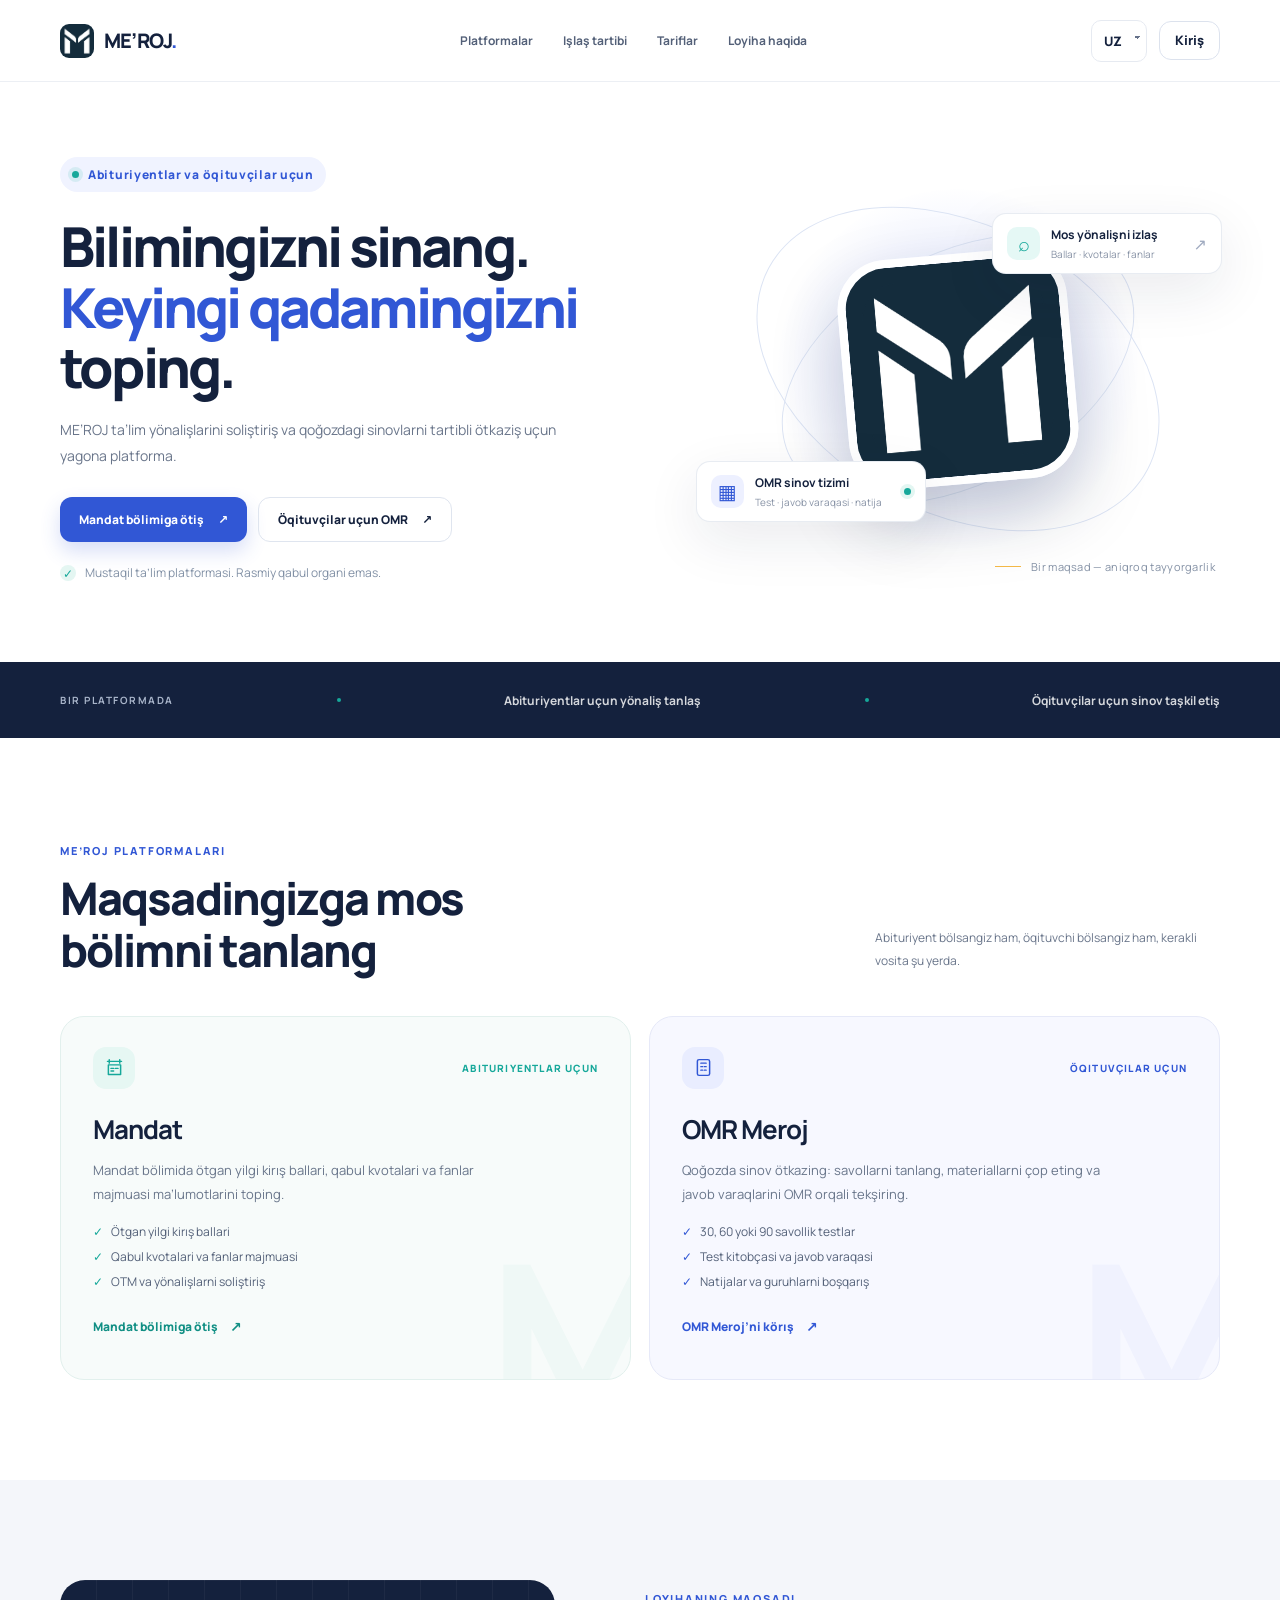
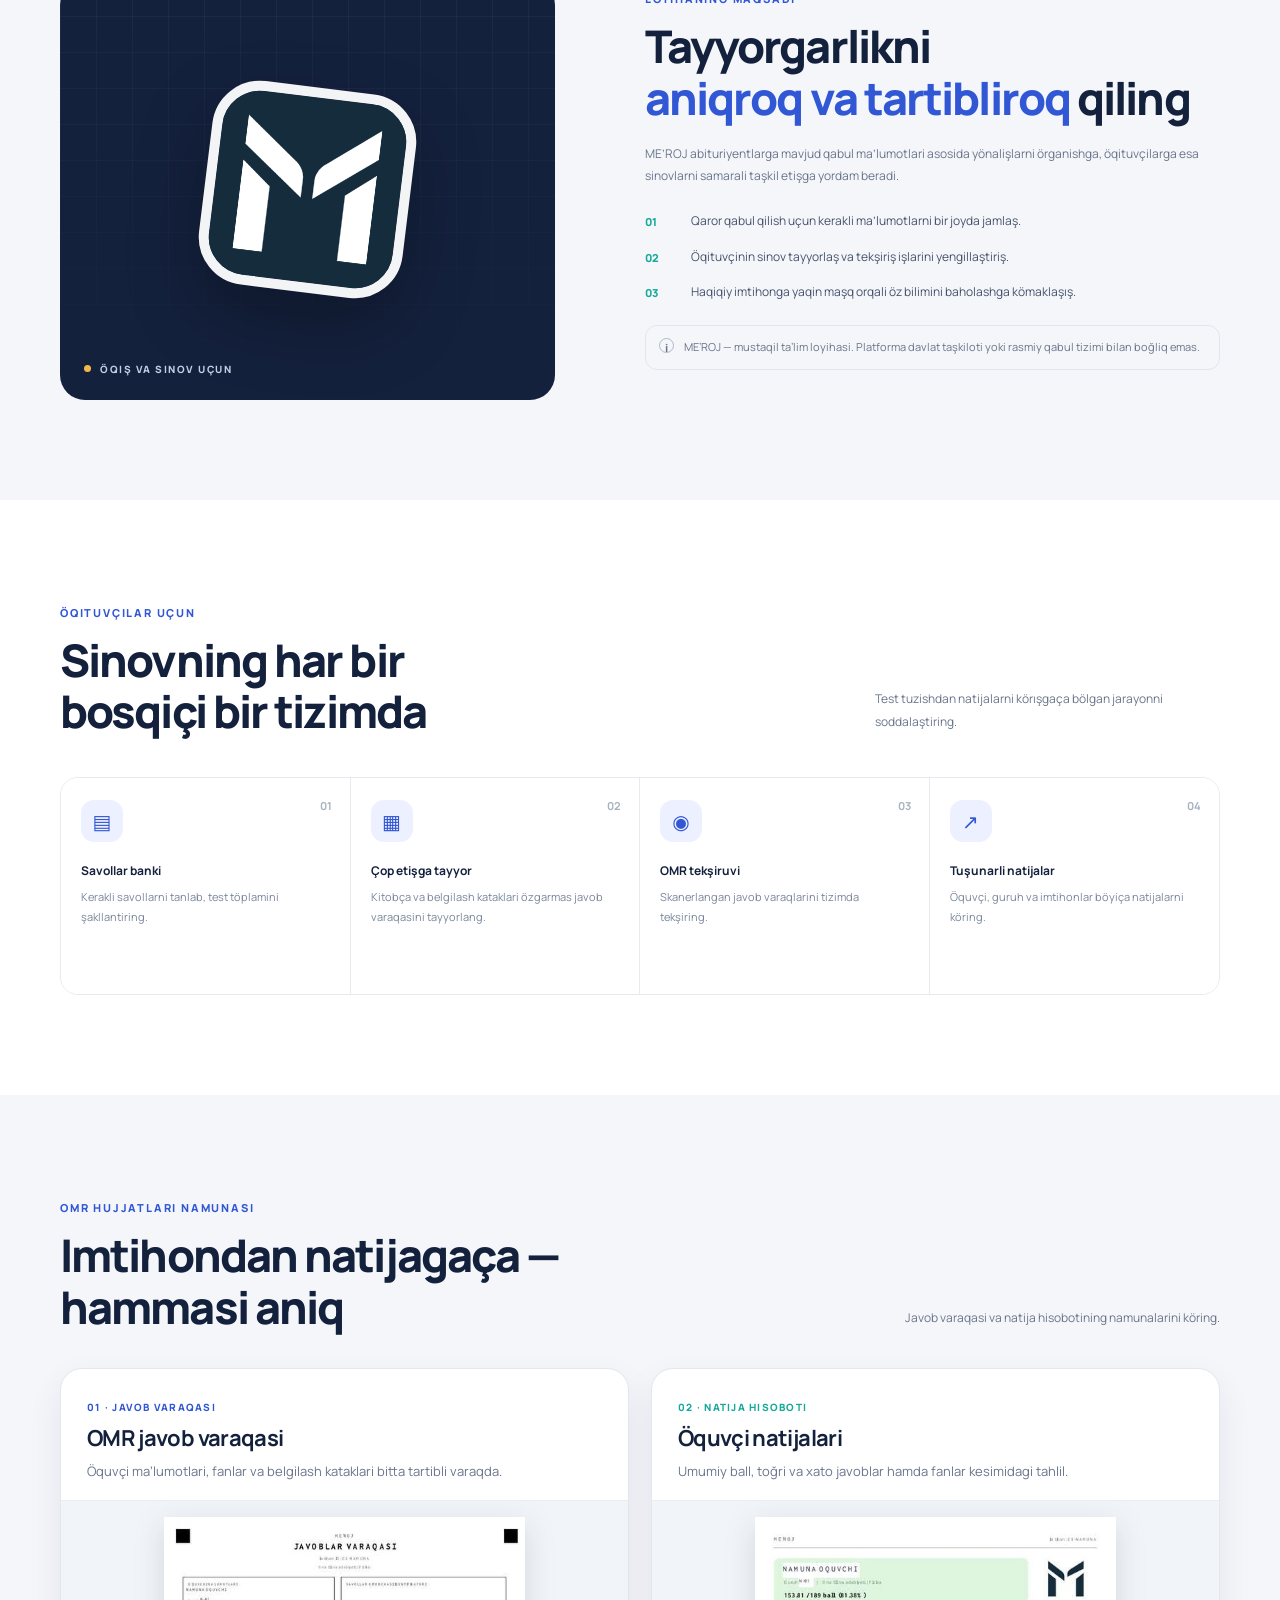
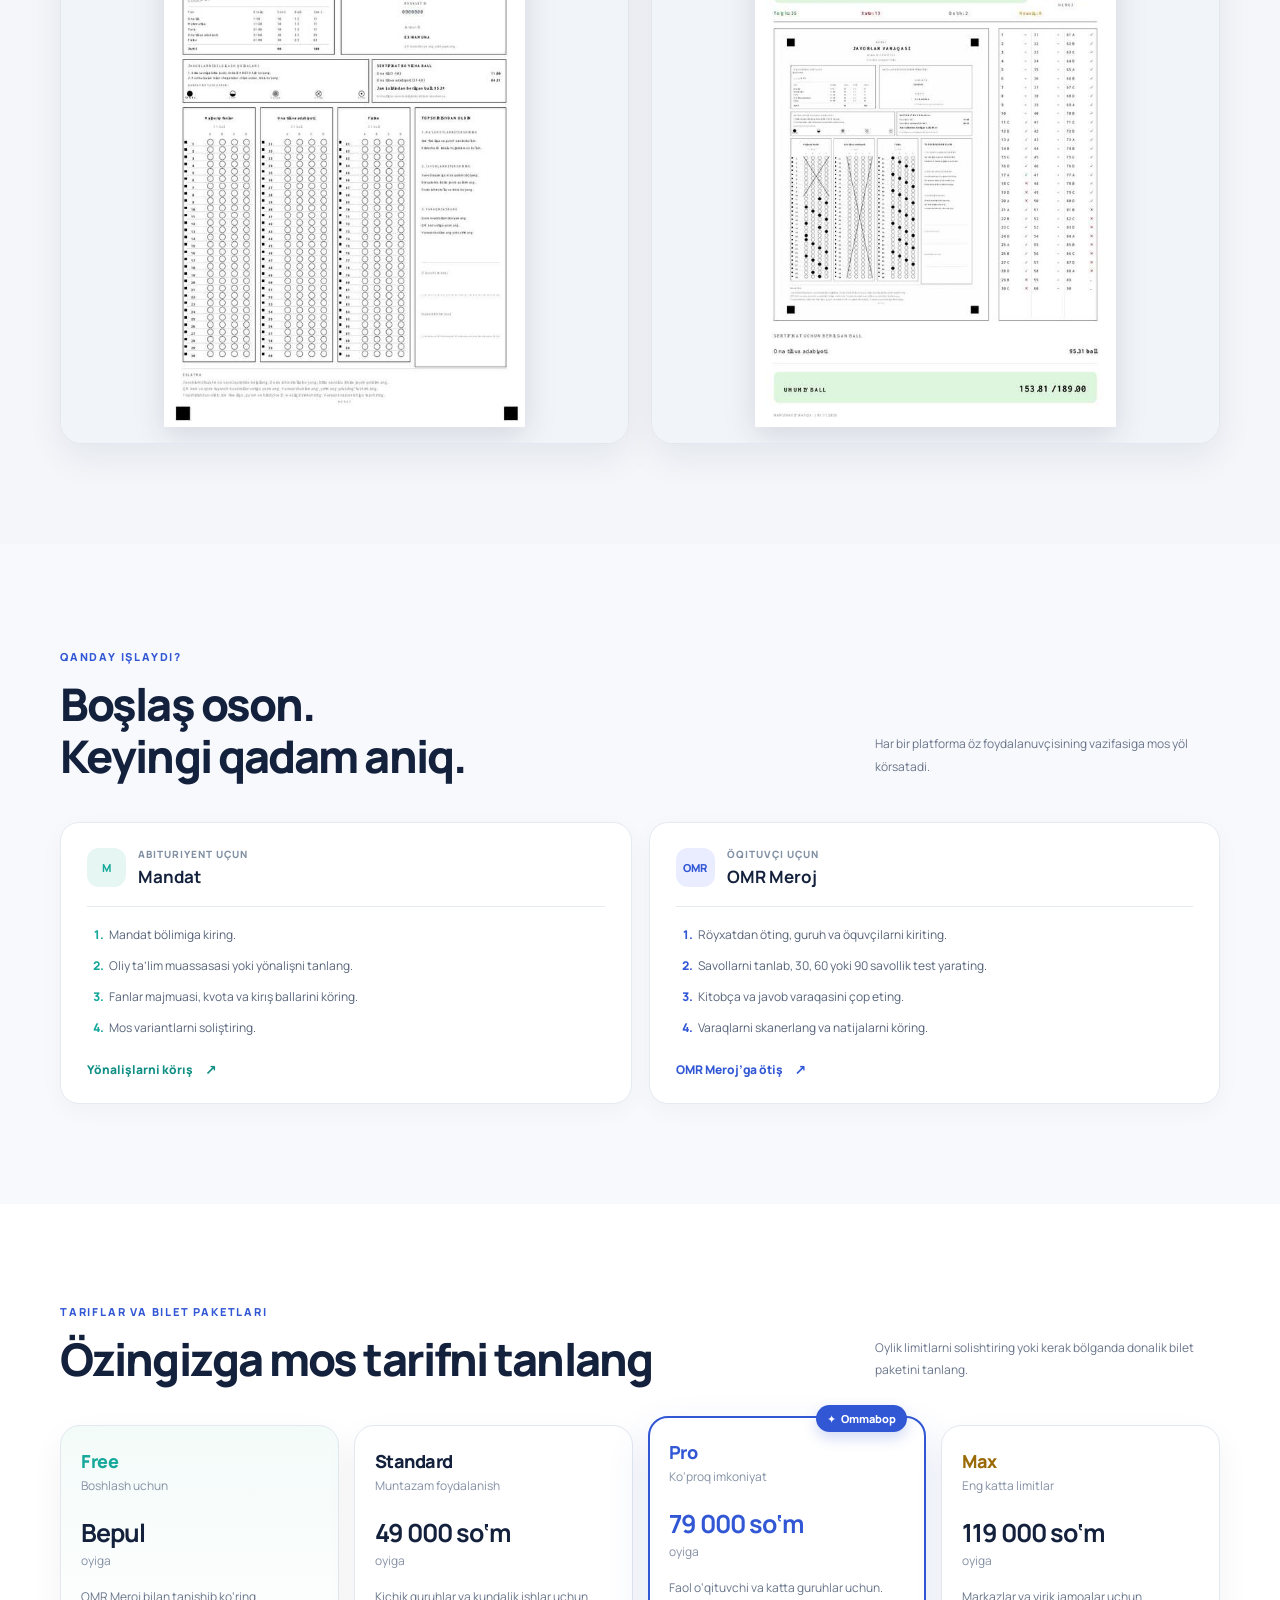
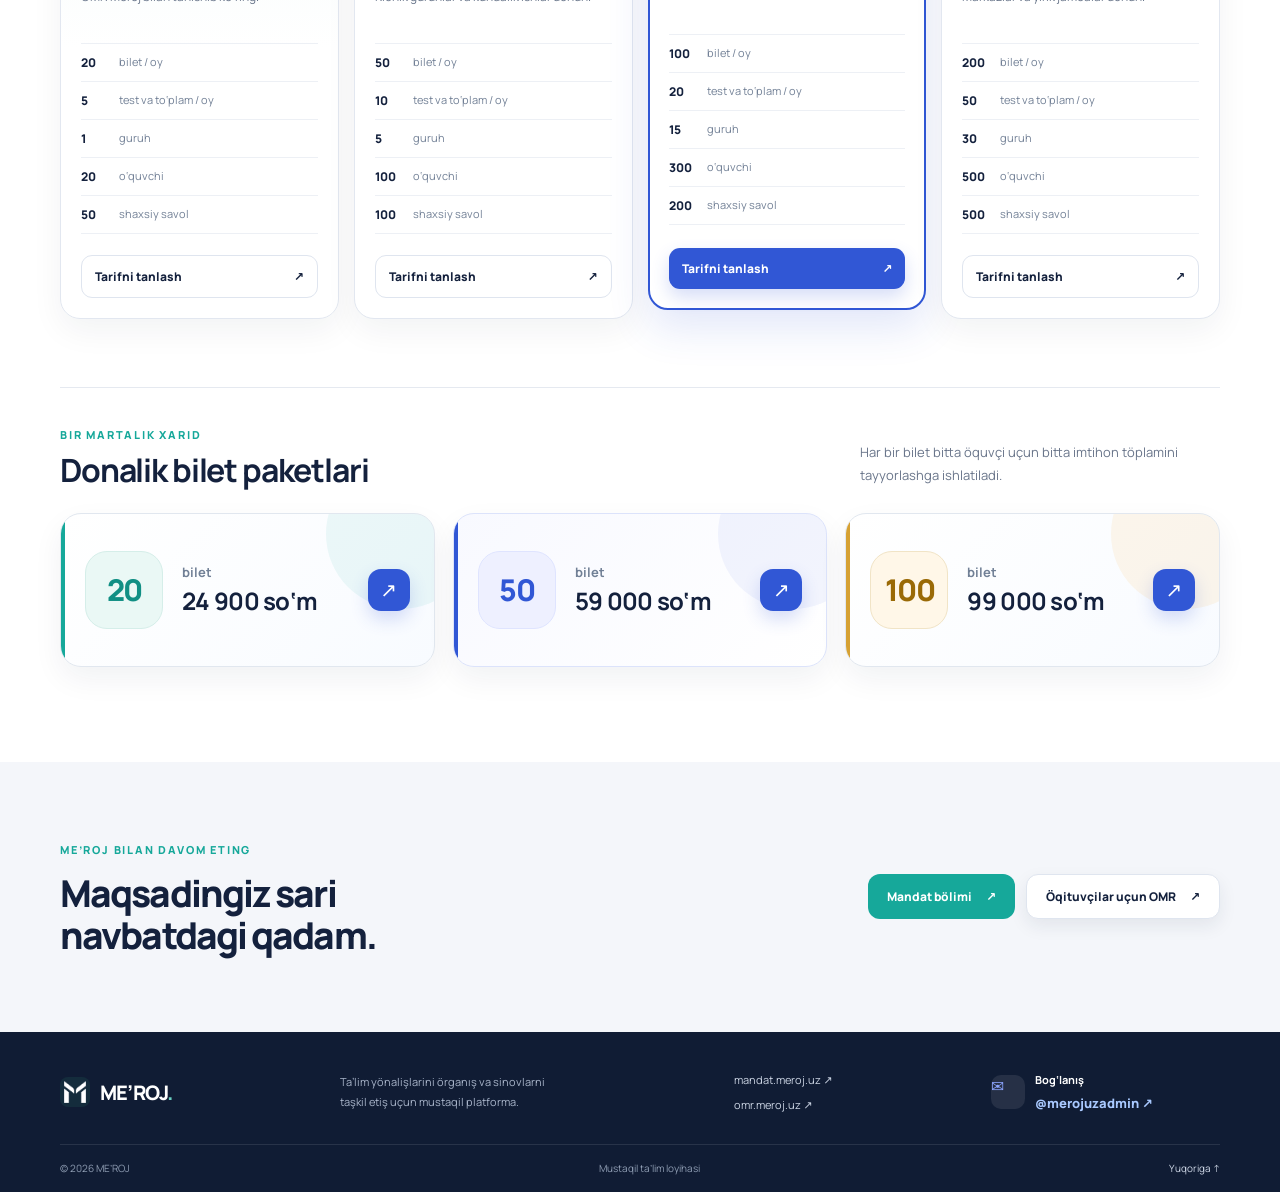
==== index.html @ d54ec749 "Improve founder structured data and refresh favicon reference" ====
<!doctype html>
<html lang="uz-Latn">
<head>
  <meta charset="utf-8" />
  <meta name="viewport" content="width=device-width, initial-scale=1" />
  <meta name="theme-color" content="#14213d" />
  <meta name="author" content="Rakhmatullo Shermatov" />
  <meta name="creator" content="Rakhmatullo Shermatov" />
  <meta name="robots" content="index,follow,max-image-preview:large" />
  <meta name="description" content="ME’ROJ — o‘tgan yilgi kirish ballari va qabul kvotalarini ko‘rish, ta’lim yo‘nalishlarini solishtirish hamda OMR testlarini yaratish va natijalarini tekshirish platformasi." />
  <link rel="canonical" href="https://meroj.uz/" />
  <link rel="icon" type="image/svg+xml" href="/favicon.svg?v=2" sizes="any" />
  <link rel="alternate icon" type="image/svg+xml" href="/favicon.svg?v=2" />
  <link rel="manifest" href="/site.webmanifest" />
  <meta property="og:type" content="website" />
  <meta property="og:site_name" content="ME’ROJ" />
  <meta property="og:locale" content="uz_UZ" />
  <meta property="og:url" content="https://meroj.uz/" />
  <meta property="og:title" content="ME’ROJ — kirish ballari, kvotalar va OMR testlari" />
  <meta property="og:description" content="ME’ROJ — o‘tgan yilgi kirish ballari va qabul kvotalarini ko‘rish, ta’lim yo‘nalishlarini solishtirish hamda OMR testlarini yaratish va natijalarini tekshirish platformasi." />
  <meta property="og:image" content="https://meroj.uz/assets/showcase/result-sheet.jpg" />
  <meta property="og:image:alt" content="ME’ROJ OMR imtihon natijasi namunasi" />
  <meta name="twitter:card" content="summary_large_image" />
  <meta name="twitter:title" content="ME’ROJ — ta’lim va OMR sinov platformasi" />
  <meta name="twitter:description" content="ME’ROJ — o‘tgan yilgi kirish ballari va qabul kvotalarini ko‘rish, ta’lim yo‘nalishlarini solishtirish hamda OMR testlarini yaratish va natijalarini tekshirish platformasi." />
  <meta name="twitter:image" content="https://meroj.uz/assets/showcase/result-sheet.jpg" />
  
  <title>ME’ROJ — kirish ballari, kvotalar va OMR test platformasi</title>
  <link rel="preconnect" href="https://fonts.googleapis.com" />
  <link rel="preconnect" href="https://fonts.gstatic.com" crossorigin />
  <link href="https://fonts.googleapis.com/css2?family=Manrope:wght@400;500;600;700;800&display=swap" rel="stylesheet" />
  <link rel="stylesheet" href="./assets/app.css" />
  <script defer src="./assets/app.js"></script>

  <script type="application/ld+json">
  {
    "@context": "https://schema.org",
    "@graph": [
      {
        "@type": "WebSite",
        "@id": "https://meroj.uz/#website",
        "url": "https://meroj.uz/",
        "name": "ME’ROJ",
        "description": "ME’ROJ — o‘tgan yilgi kirish ballari va qabul kvotalarini ko‘rish, ta’lim yo‘nalishlarini solishtirish hamda OMR testlarini yaratish va natijalarini tekshirish platformasi.",
        "inLanguage": "uz-Latn",
        "author": { "@id": "https://meroj.uz/#author" },
        "publisher": { "@id": "https://meroj.uz/#organization" }
      },
      {
        "@type": "Organization",
        "@id": "https://meroj.uz/#organization",
        "name": "ME’ROJ",
        "url": "https://meroj.uz/",
        "logo": {
          "@type": "ImageObject",
          "url": "https://meroj.uz/favicon.svg"
        },
        "founder": { "@id": "https://meroj.uz/#author" }
      },
      {
        "@type": "Person",
        "@id": "https://meroj.uz/#author",
        "name": "Rakhmatullo Shermatov"
      }
    ]
  }
  </script>
</head>
<body>
  <header class="site-header">
    <a class="brand" href="#top" aria-label="ME’ROJ bosh sahifa">
      <img src="./assets/meroj-logo.svg" alt="ME’ROJ logotipi" />
      <span>ME’ROJ<span class="brand-dot">.</span></span>
    </a>
    <button class="menu-toggle" aria-label="Menyuni ochish" aria-expanded="false"><span></span><span></span></button>
    <nav class="main-nav" aria-label="Asosiy menyu">
      <a href="#platforms" data-i18n="nav_platforms">Platformalar</a>
      <a href="#how" data-i18n="nav_how">Ishlash tartibi</a>
      <a href="#pricing" data-i18n="nav_pricing">Tariflar</a>
      <a href="#about" data-i18n="nav_about">Loyiha haqida</a>
    </nav>
    <div class="header-actions">
      <label class="language-wrap"><span class="sr-only">Language</span><select id="language" aria-label="Tilni tanlang"><option value="uz">UZ</option><option value="ru">RU</option><option value="en">EN</option></select></label>
      <a class="button button-small button-outline" href="https://omr.meroj.uz" data-i18n="nav_login">Kirish</a>
    </div>
  </header>

  <main id="top">
    <section class="hero section-shell">
      <div class="hero-copy">
        <div class="eyebrow"><span class="eyebrow-mark"></span><span data-i18n="hero_eyebrow">Abituriyentlar va o‘qituvchilar uchun</span></div>
        <h1 data-i18n="hero_title">Bilimingizni sinang.<br /><em>Keyingi qadamingizni</em> toping.</h1>
        <p class="hero-lead" data-i18n="hero_text">ME’ROJ ta’lim yo‘nalishlarini solishtirish va qog‘ozdagi sinovlarni tartibli o‘tkazish uchun yagona platforma.</p>
        <div class="hero-actions">
          <a class="button button-primary" href="https://mandat.meroj.uz"><span data-i18n="hero_mandat">Mandat bo‘limiga o‘tish</span><span aria-hidden="true">↗</span></a>
          <a class="button button-secondary" href="https://omr.meroj.uz"><span data-i18n="hero_omr">O‘qituvchilar uchun OMR</span><span aria-hidden="true">↗</span></a>
        </div>
        <div class="hero-note"><span class="note-icon">✓</span><span data-i18n="hero_note">Mustaqil ta’lim platformasi. Rasmiy qabul organi emas.</span></div>
      </div>
      <div class="hero-visual" aria-label="ME’ROJ platformasi tasviri">
        <div class="visual-glow"></div>
        <div class="orbit orbit-one"></div><div class="orbit orbit-two"></div>
        <div class="visual-logo"><img src="./assets/meroj-logo.svg" alt="" /></div>
        <div class="mini-card mini-card-top"><span class="mini-icon teal">⌕</span><div><strong data-i18n="visual_path">Mos yo‘nalishni izlash</strong><small data-i18n="visual_path_sub">Ballar · kvotalar · fanlar</small></div><span class="mini-arrow">↗</span></div>
        <div class="mini-card mini-card-bottom"><span class="mini-icon blue">▦</span><div><strong data-i18n="visual_omr">OMR sinov tizimi</strong><small data-i18n="visual_omr_sub">Test · javob varaqasi · natija</small></div><span class="status-dot"></span></div>
        <div class="hero-caption"><span class="caption-line"></span><span data-i18n="visual_caption">Bir maqsad — aniqroq tayyorgarlik</span></div>
      </div>
    </section>

    <section class="trust-strip" aria-label="ME’ROJ yo‘nalishlari">
      <div class="trust-inner"><span data-i18n="strip_label">BIR PLATFORMADA</span><span class="strip-divider"></span><span data-i18n="strip_one">Abituriyentlar uchun yo‘nalish tanlash</span><span class="strip-divider"></span><span data-i18n="strip_two">O‘qituvchilar uchun sinov tashkil etish</span></div>
    </section>

    <section id="platforms" class="section-shell section-pad">
      <div class="section-heading">
        <div><span class="section-kicker" data-i18n="platform_kicker">ME’ROJ PLATFORMALARI</span><h2 data-i18n="platform_title">Maqsadingizga mos<br />bo‘limni tanlang</h2></div>
        <p data-i18n="platform_intro">Abituriyent bo‘lsangiz ham, o‘qituvchi bo‘lsangiz ham, kerakli vosita shu yerda.</p>
      </div>
      <div class="platform-grid">
        <article class="platform-card mandate-card">
          <div class="card-top"><span class="icon-box teal-box"><svg viewBox="0 0 24 24" aria-hidden="true"><path d="M4 5h16M6 3v4m12-4v4M5 9h14v11H5zM8 13h3m2 0h3m-8 3h3"/></svg></span><span class="card-tag tag-teal" data-i18n="mandat_tag">ABITURIYENTLAR UCHUN</span></div>
          <h3>Mandat</h3>
          <p data-i18n="mandat_desc">Mandat bo‘limida o‘tgan yilgi kirish ballari, qabul kvotalari va fanlar majmuasi haqida ma’lumot toping.</p>
          <ul class="feature-list"><li data-i18n="mandat_feat1">O‘tgan yilgi kirish ballari</li><li data-i18n="mandat_feat2">Qabul kvotalari va fanlar majmuasi</li><li data-i18n="mandat_feat3">OTM va yo‘nalishlarni solishtirish</li></ul>
          <a class="text-link teal-link" href="https://mandat.meroj.uz"><span data-i18n="mandat_cta">Mandat bo‘limiga o‘tish</span><span aria-hidden="true">↗</span></a>
          <div class="card-watermark">M</div>
        </article>
        <article class="platform-card omr-card">
          <div class="card-top"><span class="icon-box blue-box"><svg viewBox="0 0 24 24" aria-hidden="true"><rect x="5" y="3" width="14" height="18" rx="2"/><path d="M9 7h6m-6 4h2m2 0h2m-6 4h2m2 0h2"/></svg></span><span class="card-tag tag-blue" data-i18n="omr_tag">O‘QITUVCHILAR UCHUN</span></div>
          <h3>OMR Meroj</h3>
          <p data-i18n="omr_desc">Qog‘ozda sinov o‘tkazing: savollarni tanlang, materiallarni chop eting va javob varaqalarini OMR orqali tekshiring.</p>
          <ul class="feature-list"><li data-i18n="omr_feat1">30, 60 yoki 90 savollik testlar</li><li data-i18n="omr_feat2">Test kitobchasi va javob varaqasi</li><li data-i18n="omr_feat3">Natijalar va guruhlarni boshqarish</li></ul>
          <a class="text-link blue-link" href="https://omr.meroj.uz"><span data-i18n="omr_cta">OMR Meroj’ni ko‘rish</span><span aria-hidden="true">↗</span></a>
          <div class="card-watermark">M</div>
        </article>
      </div>
    </section>

    <section id="about" class="about-section">
      <div class="section-shell section-pad about-layout">
        <div class="about-art"><div class="art-grid"></div><div class="art-monogram"><img src="./assets/meroj-logo.svg" alt="ME’ROJ belgisi" /></div><div class="art-label"><span class="art-label-dot"></span><span data-i18n="about_art_label">O‘QISH VA SINOV UCHUN</span></div></div>
        <div class="about-copy"><span class="section-kicker" data-i18n="about_kicker">LOYIHANING MAQSADI</span><h2 data-i18n="about_title">Tayyorgarlikni<br /><em>aniqroq va tartibliroq</em> qiling</h2><p data-i18n="about_text">ME’ROJ abituriyentlarga mavjud qabul ma’lumotlari asosida yo‘nalishlarni o‘rganishga, o‘qituvchilarga esa sinovlarni samarali tashkil etishga yordam beradi.</p>
          <div class="about-points"><div><span class="point-number">01</span><p data-i18n="about_point1">Qaror qabul qilish uchun kerakli ma’lumotlarni bir joyda jamlash.</p></div><div><span class="point-number">02</span><p data-i18n="about_point2">O‘qituvchining sinov tayyorlash va tekshirish ishlarini yengillashtirish.</p></div><div><span class="point-number">03</span><p data-i18n="about_point3">Haqiqiy imtihonga yaqin mashq orqali o‘z bilimini baholashga ko‘maklashish.</p></div></div>
          <p class="independent-note"><span>i</span><span data-i18n="independent_note">ME’ROJ — mustaqil ta’lim loyihasi. Platforma davlat tashkiloti yoki rasmiy qabul tizimi bilan bog‘liq emas.</span></p>
        </div>
      </div>
    </section>

    <section class="section-shell section-pad omr-details">
      <div class="section-heading">
        <div><span class="section-kicker blue-kicker" data-i18n="tools_kicker">O‘QITUVCHILAR UCHUN</span><h2 data-i18n="tools_title">Sinovning har bir<br />bosqichi bir tizimda</h2></div>
        <p data-i18n="tools_intro">Test tuzishdan natijalarni ko‘rishgacha bo‘lgan jarayonni soddalashtiring.</p>
      </div>
      <div class="tools-grid">
        <article class="tool-item"><span class="tool-index">01</span><span class="tool-symbol">▤</span><h3 data-i18n="tool1_title">Savollar banki</h3><p data-i18n="tool1_text">Kerakli savollarni tanlab, test to‘plamini shakllantiring.</p></article>
        <article class="tool-item"><span class="tool-index">02</span><span class="tool-symbol">▦</span><h3 data-i18n="tool2_title">Chop etishga tayyor</h3><p data-i18n="tool2_text">Kitobcha va belgilash kataklari o‘zgarmas javob varaqasini tayyorlang.</p></article>
        <article class="tool-item"><span class="tool-index">03</span><span class="tool-symbol">◉</span><h3 data-i18n="tool3_title">OMR tekshiruvi</h3><p data-i18n="tool3_text">Skanerlangan javob varaqalarini tizimda tekshiring.</p></article>
        <article class="tool-item"><span class="tool-index">04</span><span class="tool-symbol">↗</span><h3 data-i18n="tool4_title">Tushunarli natijalar</h3><p data-i18n="tool4_text">O‘quvchi, guruh va imtihonlar bo‘yicha natijalarni ko‘ring.</p></article>
      </div>
    </section>

    <section id="samples" class="samples-section">
      <div class="section-shell section-pad">
        <div class="section-heading samples-heading">
          <div><span class="section-kicker blue-kicker" data-i18n="samples_kicker">OMR HUJJATLARI NAMUNASI</span><h2 data-i18n="samples_title">Imtihondan natijagacha —<br />hammasi aniq</h2></div>
          <p data-i18n="samples_intro">Javob varaqasi va natija hisobotining namunalarini ko‘ring.</p>
        </div>
        <div class="sample-grid">
          <article class="sample-card">
            <div class="sample-card-copy"><span class="sample-type" data-i18n="sample_answer_tag">01 · JAVOB VARAQASI</span><h3 data-i18n="sample_answer_title">OMR javob varaqasi</h3><p data-i18n="sample_answer_text">O‘quvchi ma’lumotlari, fanlar va belgilash kataklari bitta tartibli varaqda.</p></div>
            <a class="sample-image-link" href="/assets/showcase/answer-sheet.jpg" target="_blank" rel="noopener noreferrer"><img src="/assets/showcase/answer-sheet.jpg" alt="ME’ROJ OMR javob varaqasi namunasi" loading="lazy" /></a>
          </article>
          <article class="sample-card sample-result">
            <div class="sample-card-copy"><span class="sample-type" data-i18n="sample_result_tag">02 · NATIJA HISOBOTI</span><h3 data-i18n="sample_result_title">O‘quvchi natijalari</h3><p data-i18n="sample_result_text">Umumiy ball, to‘g‘ri va xato javoblar hamda fanlar kesimidagi tahlil.</p></div>
            <a class="sample-image-link" href="/assets/showcase/result-sheet.jpg" target="_blank" rel="noopener noreferrer"><img src="/assets/showcase/result-sheet.jpg" alt="ME’ROJ imtihon natijasi namunasi" loading="lazy" /></a>
          </article>
        </div>
      </div>
    </section>

    <section id="how" class="process-section">
      <div class="section-shell section-pad">
        <div class="section-heading process-heading"><div><span class="section-kicker" data-i18n="process_kicker">QANDAY ISHLAYDI?</span><h2 data-i18n="process_title">Boshlash oson.<br />Keyingi qadam aniq.</h2></div><p data-i18n="process_intro">Har bir platforma o‘z foydalanuvchisining vazifasiga mos yo‘l ko‘rsatadi.</p></div>
        <div class="process-grid">
          <article class="process-card process-mandat"><div class="process-head"><span class="process-badge teal-box">M</span><div><small data-i18n="process_for_applicant">ABITURIYENT UCHUN</small><h3>Mandat</h3></div></div><ol><li data-i18n="app_step1">Mandat bo‘limiga kiring.</li><li data-i18n="app_step2">Oliy ta’lim muassasasi yoki yo‘nalishni tanlang.</li><li data-i18n="app_step3">Fanlar majmuasi, kvota va kirish ballarini ko‘ring.</li><li data-i18n="app_step4">Mos variantlarni solishtiring.</li></ol><a class="text-link teal-link" href="https://mandat.meroj.uz"><span data-i18n="process_app_cta">Yo‘nalishlarni ko‘rish</span><span>↗</span></a></article>
          <article class="process-card process-omr"><div class="process-head"><span class="process-badge blue-box">OMR</span><div><small data-i18n="process_for_teacher">O‘QITUVCHI UCHUN</small><h3>OMR Meroj</h3></div></div><ol><li data-i18n="teacher_step1">Ro‘yxatdan o‘ting, guruh va o‘quvchilarni kiriting.</li><li data-i18n="teacher_step2">Savollarni tanlab, 30, 60 yoki 90 savollik test yarating.</li><li data-i18n="teacher_step3">Kitobcha va javob varaqasini chop eting.</li><li data-i18n="teacher_step4">Varaqlarni skanerlang va natijalarni ko‘ring.</li></ol><a class="text-link blue-link" href="https://omr.meroj.uz"><span data-i18n="process_teacher_cta">OMR Meroj’ga o‘tish</span><span>↗</span></a></article>
        </div>
      </div>
    </section>

    <section id="pricing" class="section-shell section-pad pricing-section">
      <div class="section-heading pricing-heading">
        <div><span class="section-kicker" data-i18n="pricing_kicker">TARIFLAR VA PAKETLAR</span><h2 data-i18n="pricing_title">Sizga mos tarifni tanlang</h2></div>
        <p data-i18n="pricing_text">Oylik obuna tariflarini solishtiring yoki kerak bo‘lganda donalik bilet paketini tanlang.</p>
      </div>
      <div class="plans-grid">
        <article class="plan-card plan-free">
          <div class="plan-card-head"><span class="plan-label">Free</span><span class="plan-note" data-i18n="plan_free_note">Boshlash uchun</span></div>
          <div class="plan-price"><strong data-i18n="price_free">Bepul</strong><span data-i18n="plan_month">oyiga</span></div>
          <p class="plan-description" data-i18n="plan_free_desc">OMR Meroj bilan tanishib ko‘ring.</p>
          <ul class="plan-features">
            <li><strong>20</strong><span data-i18n="limit_tickets">bilet / oy</span></li><li><strong>5</strong><span data-i18n="limit_tests">test va to‘plam / oy</span></li>
            <li><strong>1</strong><span data-i18n="limit_groups">guruh</span></li><li><strong>20</strong><span data-i18n="limit_students">o‘quvchi</span></li><li><strong>50</strong><span data-i18n="limit_questions">shaxsiy savol</span></li>
          </ul>
          <a class="plan-button plan-button-light" href="https://omr.meroj.uz"><span data-i18n="plan_cta">Tarifni tanlash</span><span aria-hidden="true">↗</span></a>
        </article>
        <article class="plan-card">
          <div class="plan-card-head"><span class="plan-label">Standard</span><span class="plan-note" data-i18n="plan_standard_note">Muntazam foydalanish</span></div>
          <div class="plan-price"><strong data-i18n="price_standard">49 000 so‘m</strong><span data-i18n="plan_month">oyiga</span></div>
          <p class="plan-description" data-i18n="plan_standard_desc">Kichik guruhlar va kundalik ishlar uchun.</p>
          <ul class="plan-features">
            <li><strong>50</strong><span data-i18n="limit_tickets">bilet / oy</span></li><li><strong>10</strong><span data-i18n="limit_tests">test va to‘plam / oy</span></li>
            <li><strong>5</strong><span data-i18n="limit_groups">guruh</span></li><li><strong>100</strong><span data-i18n="limit_students">o‘quvchi</span></li><li><strong>100</strong><span data-i18n="limit_questions">shaxsiy savol</span></li>
          </ul>
          <a class="plan-button plan-button-light" href="https://omr.meroj.uz"><span data-i18n="plan_cta">Tarifni tanlash</span><span aria-hidden="true">↗</span></a>
        </article>
        <article class="plan-card plan-pro">
          <span class="popular-badge"><span aria-hidden="true">✦</span> <span data-i18n="plan_popular">Ommabop</span></span>
          <div class="plan-card-head"><span class="plan-label">Pro</span><span class="plan-note" data-i18n="plan_pro_note">Ko‘proq imkoniyat</span></div>
          <div class="plan-price"><strong data-i18n="price_pro">79 000 so‘m</strong><span data-i18n="plan_month">oyiga</span></div>
          <p class="plan-description" data-i18n="plan_pro_desc">Faol o‘qituvchi va katta guruhlar uchun.</p>
          <ul class="plan-features">
            <li><strong>100</strong><span data-i18n="limit_tickets">bilet / oy</span></li><li><strong>20</strong><span data-i18n="limit_tests">test va to‘plam / oy</span></li>
            <li><strong>15</strong><span data-i18n="limit_groups">guruh</span></li><li><strong>300</strong><span data-i18n="limit_students">o‘quvchi</span></li><li><strong>200</strong><span data-i18n="limit_questions">shaxsiy savol</span></li>
          </ul>
          <a class="plan-button plan-button-primary" href="https://omr.meroj.uz"><span data-i18n="plan_cta">Tarifni tanlash</span><span aria-hidden="true">↗</span></a>
        </article>
        <article class="plan-card plan-max">
          <div class="plan-card-head"><span class="plan-label">Max</span><span class="plan-note" data-i18n="plan_max_note">Eng katta limitlar</span></div>
          <div class="plan-price"><strong data-i18n="price_max">119 000 so‘m</strong><span data-i18n="plan_month">oyiga</span></div>
          <p class="plan-description" data-i18n="plan_max_desc">Markazlar va yirik jamoalar uchun.</p>
          <ul class="plan-features">
            <li><strong>200</strong><span data-i18n="limit_tickets">bilet / oy</span></li><li><strong>50</strong><span data-i18n="limit_tests">test va to‘plam / oy</span></li>
            <li><strong>30</strong><span data-i18n="limit_groups">guruh</span></li><li><strong>500</strong><span data-i18n="limit_students">o‘quvchi</span></li><li><strong>500</strong><span data-i18n="limit_questions">shaxsiy savol</span></li>
          </ul>
          <a class="plan-button plan-button-light" href="https://omr.meroj.uz"><span data-i18n="plan_cta">Tarifni tanlash</span><span aria-hidden="true">↗</span></a>
        </article>
      </div>
      <div class="package-heading"><div><span class="section-kicker" data-i18n="package_kicker">BIR MARTALIK PAKETLAR</span><h3 data-i18n="package_title">Donalik bilet paketlari</h3></div><p data-i18n="package_text">Har bir bilet bitta o‘quvchi uchun bitta imtihon variantini tayyorlaydi.</p></div>
      <div class="package-grid">
        <article class="package-card"><span class="package-count">20</span><div><h4 data-i18n="package_tickets">bilet</h4><strong data-i18n="package_price_20">24 900 so‘m</strong></div><a href="https://omr.meroj.uz" aria-label="OMR Meroj" class="package-arrow">↗</a></article>
        <article class="package-card"><span class="package-count">50</span><div><h4 data-i18n="package_tickets">bilet</h4><strong data-i18n="package_price_50">59 000 so‘m</strong></div><a href="https://omr.meroj.uz" aria-label="OMR Meroj" class="package-arrow">↗</a></article>
        <article class="package-card"><span class="package-count">100</span><div><h4 data-i18n="package_tickets">bilet</h4><strong data-i18n="package_price_100">99 000 so‘m</strong></div><a href="https://omr.meroj.uz" aria-label="OMR Meroj" class="package-arrow">↗</a></article>
      </div>
    </section>

    <section class="closing-section"><div class="section-shell closing-inner"><div><span class="section-kicker" data-i18n="closing_kicker">ME’ROJ BILAN DAVOM ETING</span><h2 data-i18n="closing_title">Maqsadingiz sari<br />navbatdagi qadam.</h2></div><div class="closing-actions"><a class="button button-teal" href="https://mandat.meroj.uz"><span data-i18n="closing_mandat">Mandat bo‘limi</span><span>↗</span></a><a class="button button-white-outline" href="https://omr.meroj.uz"><span data-i18n="closing_omr">O‘qituvchilar uchun OMR</span><span>↗</span></a></div></div></section>
  </main>

  <footer id="contact" class="site-footer"><div class="section-shell footer-main"><a class="brand footer-brand" href="#top"><img src="./assets/meroj-logo.svg" alt="" /><span>ME’ROJ<span class="brand-dot">.</span></span></a><p data-i18n="footer_desc">Ta’lim yo‘nalishlarini o‘rganish va sinovlarni tashkil etish uchun mustaqil platforma.</p><div class="footer-links"><a href="https://mandat.meroj.uz">mandat.meroj.uz ↗</a><a href="https://omr.meroj.uz">omr.meroj.uz ↗</a></div><div class="contact-placeholder"><span class="contact-icon">✉</span><div><strong data-i18n="contact_title">Bog‘lanish</strong><a class="telegram-link" href="https://t.me/merojuzadmin" target="_blank" rel="noopener noreferrer">@merojuzadmin ↗</a></div></div></div><div class="section-shell footer-bottom"><span>© <span id="year"></span> ME’ROJ</span><span data-i18n="footer_independent">Mustaqil ta’lim loyihasi</span><a href="#top" data-i18n="back_top">Yuqoriga ↑</a></div></footer>

  <script>
    window.va = window.va || function () { (window.vaq = window.vaq || []).push(arguments); };
  </script>
  <script defer src="/_vercel/insights/script.js"></script>
</body>
</html>
---- assets/app.css ----
:root{--navy:#14213d;--blue:#3157d5;--teal:#16a89a;--yellow:#f3b847;--paper:#fff;--mist:#f4f6fa;--ink:#192844;--muted:#69758a;--line:#e6eaf1;--radius:24px;--shadow:0 18px 55px rgba(20,33,61,.09)}*{box-sizing:border-box}html{scroll-behavior:smooth;scroll-padding-top:100px}body{margin:0;background:var(--paper);color:var(--ink);font-family:Manrope,Inter,ui-sans-serif,system-ui,-apple-system,"Segoe UI",sans-serif;-webkit-font-smoothing:antialiased}a{color:inherit;text-decoration:none}button,select{font:inherit}.sr-only{position:absolute;width:1px;height:1px;padding:0;margin:-1px;overflow:hidden;clip:rect(0,0,0,0);white-space:nowrap;border:0}.section-shell{width:min(1160px,calc(100% - 48px));margin-inline:auto}.site-header{height:82px;padding:0 max(24px,calc((100vw - 1160px)/2));display:flex;align-items:center;justify-content:space-between;background:rgba(255,255,255,.93);backdrop-filter:blur(14px);position:sticky;top:0;z-index:10;border-bottom:1px solid rgba(230,234,241,.75)}.brand{display:inline-flex;align-items:center;gap:10px;font-weight:800;font-size:20px;letter-spacing:-.8px;color:var(--navy);white-space:nowrap}.brand img{width:34px;height:34px;object-fit:cover;border-radius:9px}.brand-dot{color:var(--blue)}.main-nav{display:flex;align-items:center;gap:30px}.main-nav a{font-size:12px;font-weight:700;color:#536078;transition:color .2s}.main-nav a:hover{color:var(--blue)}.header-actions{display:flex;align-items:center;gap:12px}.language-wrap select{appearance:none;border:1px solid var(--line);background:#fff;border-radius:10px;color:var(--navy);font-weight:800;font-size:13px;padding:11px 24px 11px 12px;cursor:pointer;background-image:linear-gradient(45deg,transparent 50%,#66728a 50%),linear-gradient(135deg,#66728a 50%,transparent 50%);background-position:calc(100% - 9px) 15px,calc(100% - 6px) 15px;background-size:3px 3px;background-repeat:no-repeat}.button{display:inline-flex;align-items:center;justify-content:center;gap:14px;border-radius:12px;padding:15px 19px;font-size:12px;line-height:1.1;font-weight:800;transition:transform .2s,box-shadow .2s,background .2s}.button:hover{transform:translateY(-2px);box-shadow:0 9px 22px rgba(20,33,61,.14)}.button-small{padding:11px 15px;font-size:13px}.button-outline{border:1px solid #dce2ed;color:var(--navy)}.button-primary{background:var(--blue);color:#fff;box-shadow:0 9px 20px rgba(49,87,213,.2)}.button-secondary{background:transparent;border:1px solid #dfe5ef;color:var(--navy)}.button-white{background:#fff;color:var(--navy)}.button-teal{background:var(--teal);color:white}.button-white-outline{border:1px solid rgba(255,255,255,.4);color:white}.menu-toggle{display:none}.hero{min-height:580px;display:grid;grid-template-columns:1fr .88fr;align-items:center;gap:42px;padding-top:44px;padding-bottom:50px}.hero-copy{position:relative;z-index:2}.eyebrow,.section-kicker{display:inline-flex;align-items:center;gap:9px;color:var(--blue);font-size:11px;font-weight:800;letter-spacing:1.8px}.eyebrow{padding:9px 12px;background:#f0f3ff;border-radius:30px;letter-spacing:.7px;font-size:12px}.eyebrow-mark{width:7px;height:7px;border-radius:50%;background:var(--teal);box-shadow:0 0 0 4px rgba(22,168,154,.12)}h1,h2,h3,p{margin-top:0}.hero h1{font-size:clamp(42px,4.3vw,56px);line-height:1.1;letter-spacing:-2.8px;color:var(--navy);margin:24px 0 19px;font-weight:800}.hero h1 em,.about-copy h2 em{font-style:normal;color:var(--blue)}.hero-lead{max-width:500px;color:var(--muted);font-size:14px;line-height:1.9;margin-bottom:27px}.hero-actions{display:flex;flex-wrap:wrap;gap:11px}.hero-note{display:flex;align-items:center;gap:9px;color:#8190a5;font-size:12px;margin-top:22px}.note-icon{display:grid;place-items:center;width:16px;height:16px;border-radius:50%;background:#e4f6f2;color:var(--teal);font-size:12px;font-weight:900}.hero-visual{height:430px;position:relative;display:grid;place-items:center}.visual-glow{position:absolute;width:360px;height:360px;border-radius:50%;background:radial-gradient(circle,#e3eaff 0%,#eff2ff 42%,rgba(244,246,250,0) 72%)}.orbit{position:absolute;border:1px solid #dce4f4;border-radius:50%;transform:rotate(-28deg)}.orbit-one{width:380px;height:230px}.orbit-two{width:430px;height:288px;transform:rotate(28deg)}.visual-logo{position:relative;width:230px;height:230px;border-radius:50px;overflow:hidden;box-shadow:0 32px 70px rgba(20,33,61,.22);transform:rotate(-5deg);border:8px solid white}.visual-logo img{width:100%;height:100%;object-fit:cover}.mini-card{position:absolute;z-index:2;display:flex;align-items:center;gap:11px;padding:12px 14px;border-radius:14px;background:white;box-shadow:var(--shadow);border:1px solid rgba(230,234,241,.9);min-width:230px}.mini-card-top{top:59px;right:-2px}.mini-card-bottom{bottom:62px;left:-1px}.mini-card strong,.mini-card small{display:block}.mini-card strong{font-size:12px;color:var(--navy);margin-bottom:4px}.mini-card small{font-size:10px;color:#8792a5}.mini-icon{font-size:20px;width:33px;height:33px;border-radius:10px;display:grid;place-items:center}.mini-icon.teal{background:#e5f8f5;color:var(--teal)}.mini-icon.blue{background:#edf0ff;color:var(--blue)}.mini-arrow{margin-left:auto;color:#a0abc0}.status-dot{margin-left:auto;width:7px;height:7px;border-radius:50%;background:var(--teal);box-shadow:0 0 0 4px #e3f6f2}.hero-caption{position:absolute;bottom:10px;right:5px;display:flex;align-items:center;gap:10px;color:#8390a4;font-size:11px;letter-spacing:.3px}.caption-line{height:1px;width:26px;background:var(--yellow)}.trust-strip{background:var(--navy);color:#fff}.trust-inner{min-height:76px;width:min(1160px,calc(100% - 48px));margin:auto;display:flex;align-items:center;justify-content:space-between;gap:18px}.trust-inner span{font-size:12px;font-weight:700;color:rgba(255,255,255,.82)}.trust-inner span:first-child{font-size:10px;letter-spacing:1.5px;color:#a9b5ca}.strip-divider{width:4px;height:4px;background:var(--teal);border-radius:50%}.section-pad{padding-top:100px;padding-bottom:100px}.section-heading{display:flex;align-items:flex-end;justify-content:space-between;gap:35px;margin-bottom:39px}.section-kicker{margin-bottom:15px}.section-heading h2,.about-copy h2,.pricing-copy h2,.closing-inner h2{font-size:clamp(32px,4vw,45px);line-height:1.15;letter-spacing:-1.9px;color:var(--navy);margin:0;font-weight:800}.section-heading>p{max-width:345px;margin:0 0 4px;color:var(--muted);font-size:12px;line-height:1.9}.platform-grid{display:grid;grid-template-columns:1fr 1fr;gap:18px}.platform-card{position:relative;overflow:hidden;min-height:364px;border-radius:var(--radius);padding:30px 32px;background:#f7fbfa;border:1px solid #e2f0ed}.omr-card{background:#f7f8ff;border-color:#e6e9f8}.card-top{display:flex;align-items:center;justify-content:space-between;margin-bottom:22px}.icon-box{width:42px;height:42px;border-radius:13px;display:grid;place-items:center}.icon-box svg{width:21px;height:21px;fill:none;stroke:currentColor;stroke-width:1.7;stroke-linecap:round;stroke-linejoin:round}.teal-box{color:var(--teal);background:#e6f7f3}.blue-box{color:var(--blue);background:#e9edff}.card-tag{font-size:10px;font-weight:800;letter-spacing:1.2px}.tag-teal{color:var(--teal)}.tag-blue{color:var(--blue)}.platform-card h3{position:relative;font-size:26px;letter-spacing:-1px;color:var(--navy);margin:0 0 11px}.platform-card>p{position:relative;color:#68758a;font-size:13px;line-height:1.85;max-width:420px;margin-bottom:17px}.feature-list{position:relative;list-style:none;padding:0;margin:0 0 24px;display:grid;gap:8px}.feature-list li{font-size:12px;color:#536078;display:flex;gap:8px;align-items:center}.feature-list li:before{content:'✓';font-size:12px;color:var(--teal);font-weight:900}.omr-card .feature-list li:before{color:var(--blue)}.text-link{position:relative;display:inline-flex;gap:12px;align-items:center;font-size:12px;font-weight:800}.text-link span:last-child{font-size:14px}.teal-link{color:#118f84}.blue-link{color:var(--blue)}.card-watermark{position:absolute;right:-22px;bottom:-70px;font-weight:800;font-size:220px;letter-spacing:-25px;color:rgba(22,168,154,.035);line-height:1;pointer-events:none}.omr-card .card-watermark{color:rgba(49,87,213,.035)}.about-section{background:var(--mist)}.about-layout{display:grid;grid-template-columns:.86fr 1fr;gap:90px;align-items:center}.about-art{height:420px;border-radius:25px;background:var(--navy);position:relative;overflow:hidden;display:grid;place-items:center}.art-grid{position:absolute;inset:0;background-image:linear-gradient(rgba(255,255,255,.045) 1px,transparent 1px),linear-gradient(90deg,rgba(255,255,255,.045) 1px,transparent 1px);background-size:36px 36px;mask-image:linear-gradient(to bottom,black,transparent)}.art-monogram{width:205px;height:205px;border:10px solid rgba(255,255,255,.95);border-radius:48px;overflow:hidden;box-shadow:0 30px 70px rgba(0,0,0,.28);transform:rotate(7deg)}.art-monogram img{width:100%;height:100%;object-fit:cover}.art-label{position:absolute;bottom:24px;left:24px;display:flex;gap:9px;align-items:center;color:#c3cee1;font-size:10px;font-weight:800;letter-spacing:1.5px}.art-label-dot{width:7px;height:7px;background:var(--yellow);border-radius:50%}.about-copy h2{margin-bottom:18px}.about-copy>p{font-size:12px;line-height:1.9;color:var(--muted);margin-bottom:23px}.about-points{display:grid;gap:15px}.about-points>div{display:grid;grid-template-columns:34px 1fr;gap:12px;align-items:start}.point-number{font-size:11px;color:var(--teal);font-weight:800;padding-top:3px}.about-points p{font-size:12px;line-height:1.7;color:#45526b;margin:0}.independent-note{display:flex;align-items:flex-start;gap:10px;margin-top:23px;padding:12px 13px;border:1px solid #e1e6ee;border-radius:12px;color:#707d91;font-size:11px!important;line-height:1.7!important}.independent-note>span:first-child,.price-disclaimer>span:first-child{flex:none;display:grid;place-items:center;width:15px;height:15px;border:1px solid #aeb8c7;border-radius:50%;font-size:11px;font-weight:800}.blue-kicker{color:var(--blue)}.tools-grid{display:grid;grid-template-columns:repeat(4,1fr);border:1px solid var(--line);border-radius:18px;overflow:hidden}.tool-item{min-height:216px;padding:22px 20px 24px;position:relative;border-right:1px solid var(--line);background:#fff;transition:background .2s}.tool-item:last-child{border-right:0}.tool-item:hover{background:#fbfcff}.tool-index{position:absolute;right:18px;top:20px;color:#a8b2c2;font-size:11px;font-weight:700}.tool-symbol{display:grid;place-items:center;width:42px;height:42px;border-radius:13px;background:#edf0ff;color:var(--blue);font-size:20px;margin-bottom:20px}.tool-item h3{font-size:12px;color:var(--navy);margin-bottom:8px}.tool-item p{font-size:11px;line-height:1.8;color:#78859a;margin:0}.process-section{background:#f8f9fc}.process-grid{display:grid;grid-template-columns:1fr 1fr;gap:17px}.process-card{background:white;border:1px solid var(--line);border-radius:19px;padding:24px 26px;box-shadow:0 7px 25px rgba(20,33,61,.035)}.process-head{display:flex;align-items:center;gap:12px;padding-bottom:18px;border-bottom:1px solid var(--line)}.process-badge{height:39px;min-width:39px;border-radius:12px;display:grid;place-items:center;font-size:11px;font-weight:900}.process-head small{font-size:10px;letter-spacing:1px;color:#8290a4;font-weight:800;display:block;margin-bottom:4px}.process-head h3{font-size:17px;color:var(--navy);margin:0}.process-card ol{padding-left:19px;margin:18px 0 20px;display:grid;gap:12px}.process-card li{font-size:12px;line-height:1.6;color:#58657b;padding-left:3px}.process-mandat li::marker{color:var(--teal);font-weight:900}.process-omr li::marker{color:var(--blue);font-weight:900}.process-card .text-link{margin-left:0}.pricing-section{padding-top:95px;padding-bottom:95px}.pricing-banner{padding:41px 42px;border-radius:24px;background:var(--navy);color:#fff;display:grid;grid-template-columns:.9fr 1.1fr;gap:50px;position:relative;overflow:hidden}.pricing-banner:after{content:'';position:absolute;width:400px;height:400px;border:1px solid rgba(255,255,255,.07);border-radius:50%;left:-220px;bottom:-270px;box-shadow:0 0 0 40px rgba(255,255,255,.025),0 0 0 80px rgba(255,255,255,.02)}.pricing-copy,.pricing-options{position:relative;z-index:1}.pricing-copy .section-kicker{color:#9db2ff}.pricing-copy h2{color:#fff;font-size:34px;margin-bottom:15px}.pricing-copy>p{color:#c0cadb;font-size:12px;line-height:1.85;max-width:360px;margin-bottom:23px}.pricing-options{display:grid;align-content:center;gap:11px}.price-option{display:flex;align-items:flex-start;gap:13px;padding:16px;border-radius:14px;background:rgba(255,255,255,.07);border:1px solid rgba(255,255,255,.11)}.price-icon{flex:none;width:33px;height:33px;border-radius:10px;background:rgba(22,168,154,.22);color:#65d2c3;display:grid;place-items:center;font-size:15px;font-weight:800}.price-icon.single{font-size:11px}.price-option h3{font-size:13px;margin:2px 0 5px;color:#fff}.price-option p{font-size:10px;line-height:1.7;color:#c1ccdc;margin:0}.option-arrow{margin-left:auto;color:#8799bc}.price-disclaimer{display:flex;align-items:center;gap:8px;color:#c1ccdc;font-size:10px;line-height:1.5;margin:2px 0 0}.price-disclaimer>span:first-child{border-color:#8392ab}.closing-section{background:#f4f6fa}.closing-inner{min-height:270px;display:flex;align-items:center;justify-content:space-between;gap:35px}.closing-inner h2{font-size:37px}.closing-inner .section-kicker{color:var(--teal)}.closing-actions{display:flex;gap:11px;flex-wrap:wrap}.site-footer{background:#101c34;color:#fff}.footer-main{padding-top:40px;padding-bottom:31px;display:grid;grid-template-columns:1.1fr 1.6fr 1fr 1fr;align-items:center;gap:28px}.footer-brand{color:#fff}.footer-brand img{width:30px;height:30px;border-radius:8px}.footer-brand .brand-dot{color:#69d0c1}.footer-main>p{font-size:11px;line-height:1.8;color:#a9b5ca;margin:0;max-width:230px}.footer-links{display:grid;gap:10px}.footer-links a{font-size:11px;color:#ccd5e4}.contact-placeholder{display:flex;align-items:center;gap:10px}.contact-icon{display:grid;place-items:center;width:34px;height:34px;border-radius:10px;background:rgba(255,255,255,.09);color:#8ca5ff}.contact-placeholder strong,.contact-placeholder span{display:block}.contact-placeholder strong{font-size:11px;margin-bottom:4px}.contact-placeholder div span{font-size:10px;color:#aab7ca}.footer-bottom{min-height:48px;border-top:1px solid rgba(255,255,255,.1);display:flex;align-items:center;justify-content:space-between;color:#8f9db3;font-size:10px}.footer-bottom a{color:#ced7e6}.menu-toggle{background:none;border:0}

@media(min-width:761px){.pricing-table th,.pricing-table td{font-size:12px}.pricing-table thead th{font-size:11px}.pricing-table tbody th.plan-name{font-size:13px}.pricing-table td strong{font-size:12px}.package-heading>p{font-size:12px}}
@media(max-width:760px){.pricing-table tbody th.plan-name{font-size:12px}.pricing-table .mobile-label{font-size:10px}.pricing-table td strong{font-size:12px}.package-heading>p{font-size:12px}}

/* Subscription plans: visual cards instead of a comparison table. */
.plans-grid{display:grid;grid-template-columns:repeat(4,minmax(0,1fr));gap:15px;align-items:stretch;margin-top:34px}
.plan-card{position:relative;display:flex;flex-direction:column;min-width:0;padding:23px 20px 20px;border:1px solid #e2e7f0;border-radius:20px;background:#fff;box-shadow:0 12px 32px rgba(20,33,61,.055);transition:transform .2s,box-shadow .2s,border-color .2s}
.plan-card:hover{transform:translateY(-4px);box-shadow:0 18px 42px rgba(20,33,61,.1)}
.plan-card-head{display:flex;flex-direction:column;gap:5px;margin-bottom:23px}
.plan-label{color:var(--navy);font-size:18px;font-weight:800;letter-spacing:-.5px}
.plan-note{color:#8490a4;font-size:12px;line-height:1.4}
.plan-price{display:flex;flex-direction:column;gap:4px;min-height:61px;margin-bottom:8px}
.plan-price strong{color:var(--navy);font-size:clamp(20px,2vw,25px);letter-spacing:-1px;line-height:1.2;white-space:nowrap}
.plan-price span{color:#8691a4;font-size:12px}
.plan-description{min-height:39px;margin:0 0 17px;color:#68758a;font-size:12px;line-height:1.65}
.plan-features{display:grid;gap:0;list-style:none;padding:0;margin:0 0 21px;border-top:1px solid #edf0f5}
.plan-features li{display:flex;align-items:center;gap:8px;min-height:38px;border-bottom:1px solid #edf0f5;color:#728096;font-size:11px;line-height:1.3}
.plan-features li strong{min-width:30px;color:var(--navy);font-size:12px;font-weight:800}
.plan-button{display:flex;align-items:center;justify-content:space-between;gap:10px;margin-top:auto;padding:12px 13px;border-radius:11px;font-size:12px;font-weight:800;transition:transform .2s,background .2s,box-shadow .2s}
.plan-button:hover{transform:translateY(-2px)}
.plan-button-light{border:1px solid #dfe5ef;color:var(--navy);background:#fff}
.plan-button-light:hover{background:#f7f8fc}
.plan-button-primary{background:var(--blue);color:#fff;box-shadow:0 8px 18px rgba(49,87,213,.2)}
.plan-pro{border:2px solid var(--blue);padding:22px 19px 19px;box-shadow:0 18px 42px rgba(49,87,213,.14);transform:translateY(-9px)}
.plan-pro:hover{transform:translateY(-13px)}
.plan-pro .plan-label,.plan-pro .plan-price strong{color:var(--blue)}
.popular-badge{position:absolute;top:-13px;right:17px;display:inline-flex;align-items:center;gap:5px;padding:6px 11px;border-radius:999px;background:var(--blue);color:white;font-size:11px;font-weight:800;box-shadow:0 6px 14px rgba(49,87,213,.22)}
.plan-free{background:linear-gradient(180deg,#f3fbf9 0%,#fff 45%)}
.plan-free .plan-label{color:var(--teal)}
.plan-max .plan-label{color:#9a6a06}
@media(max-width:1050px){.plans-grid{grid-template-columns:repeat(2,minmax(0,1fr));gap:18px}.plan-pro{transform:none}.plan-pro:hover{transform:translateY(-4px)}.plan-price strong{font-size:25px}}
@media(max-width:600px){.plans-grid{grid-template-columns:1fr;gap:15px;margin-top:24px}.plan-card,.plan-pro{padding:21px 19px 18px}.plan-card-head{margin-bottom:17px}.plan-price{min-height:0;margin-bottom:8px}.plan-price strong{font-size:25px}.plan-description{min-height:0;margin-bottom:14px}.plan-features{grid-template-columns:1fr 1fr;column-gap:14px;margin-bottom:17px}.plan-features li{min-height:42px}.plan-features li:last-child{grid-column:1/-1}.popular-badge{right:15px}}

/* Sample documents and readable supporting copy. */
.samples-section{background:var(--mist)}
.samples-heading{margin-bottom:34px}
.sample-grid{display:grid;grid-template-columns:repeat(2,minmax(0,1fr));gap:22px;align-items:start}
.sample-card{overflow:hidden;border:1px solid #e2e7f0;border-radius:22px;background:#fff;box-shadow:0 14px 36px rgba(20,33,61,.07)}
.sample-card-copy{padding:25px 26px 18px}
.sample-type{display:inline-flex;margin-bottom:11px;color:var(--blue);font-size:10px;font-weight:800;letter-spacing:1.25px}
.sample-card h3{margin:0 0 8px;color:var(--navy);font-size:22px;line-height:1.25;letter-spacing:-.65px}
.sample-card-copy p{margin:0;color:var(--muted);font-size:13px;line-height:1.7}
.sample-image-link{display:grid;place-items:center;min-height:470px;padding:16px;background:#f1f4f8;border-top:1px solid #e9edf3}
.sample-image-link img{display:block;width:100%;height:510px;object-fit:contain;object-position:center;filter:drop-shadow(0 8px 15px rgba(20,33,61,.13));transition:transform .25s}
.sample-image-link:hover img{transform:scale(1.015)}
.sample-result .sample-type{color:var(--teal)}
.telegram-link{display:inline-block;color:#a9c9ff!important;font-size:13px;font-weight:800;text-decoration:none}
.telegram-link:hover{color:#fff!important}
@media(max-width:760px){.samples-section .section-pad{padding-top:68px;padding-bottom:68px}.samples-heading{margin-bottom:25px}.sample-grid{grid-template-columns:1fr;gap:17px}.sample-card-copy{padding:21px 20px 15px}.sample-card h3{font-size:20px}.sample-card-copy p{font-size:12px}.sample-image-link{min-height:0;padding:12px}.sample-image-link img{height:min(128vw,500px)}}


/* Single-use ticket packages */
.package-heading{display:flex;align-items:flex-end;justify-content:space-between;gap:28px;margin:68px 0 24px;padding-top:34px;border-top:1px solid #e5e9f0}
.package-heading .section-kicker{margin-bottom:10px;color:var(--teal)}
.package-heading h3{margin:0;color:var(--navy);font-size:clamp(25px,3vw,32px);line-height:1.15;letter-spacing:-1.15px}
.package-heading>p{max-width:360px;margin:0 0 2px;color:var(--muted);font-size:13px;line-height:1.75}
.package-grid{display:grid;grid-template-columns:repeat(3,minmax(0,1fr));gap:18px}
.package-card{position:relative;display:flex;align-items:center;gap:19px;min-height:154px;overflow:hidden;padding:24px;border:1px solid #e1e7ef;border-radius:21px;background:linear-gradient(135deg,#fff 0%,#f8fbff 100%);box-shadow:0 12px 30px rgba(20,33,61,.06);transition:transform .2s,box-shadow .2s,border-color .2s}
.package-card:before{content:'';position:absolute;inset:0 auto 0 0;width:4px;background:var(--teal)}
.package-card:after{content:'';position:absolute;right:-42px;top:-55px;width:150px;height:150px;border-radius:50%;background:rgba(22,168,154,.07);pointer-events:none}
.package-card:hover{transform:translateY(-4px);border-color:#b9e3dc;box-shadow:0 18px 38px rgba(20,33,61,.11)}
.package-count{position:relative;z-index:1;display:grid;place-items:center;flex:none;width:78px;height:78px;border:1px solid #d5eee9;border-radius:22px;background:#eaf8f5;color:#118f84;font-size:30px;font-weight:800;letter-spacing:-1.5px}
.package-card>div{position:relative;z-index:1;min-width:0;display:grid;gap:6px}
.package-card h4{margin:0;color:#718096;font-size:13px;font-weight:700}
.package-card>div strong{color:var(--navy);font-size:clamp(19px,2vw,24px);line-height:1.2;letter-spacing:-.7px;white-space:nowrap}
.package-arrow{position:relative;z-index:1;display:grid;place-items:center;flex:none;width:42px;height:42px;margin-left:auto;border-radius:13px;background:var(--blue);color:#fff;font-size:20px;box-shadow:0 8px 18px rgba(49,87,213,.2);transition:transform .2s,background .2s}
.package-arrow:hover{transform:translate(2px,-2px);background:#2448c5}
.package-card:nth-child(2){background:linear-gradient(135deg,#f8f9ff 0%,#fff 100%);border-color:#dce3fb}
.package-card:nth-child(2):before{background:var(--blue)}
.package-card:nth-child(2) .package-count{border-color:#dfe4ff;background:#eef0ff;color:var(--blue)}
.package-card:nth-child(2):after{background:rgba(49,87,213,.06)}
.package-card:nth-child(3):before{background:#d6a133}
.package-card:nth-child(3) .package-count{border-color:#f1e4c6;background:#fff7e8;color:#9a6a06}
.package-card:nth-child(3):after{background:rgba(243,184,71,.11)}
@media(max-width:760px){.package-heading{align-items:flex-start;flex-direction:column;gap:10px;margin-top:50px;padding-top:27px}.package-heading>p{max-width:520px;font-size:13px}.package-grid{grid-template-columns:1fr;gap:13px}.package-card{min-height:128px;padding:19px 18px;gap:15px}.package-count{width:66px;height:66px;border-radius:18px;font-size:26px}.package-card>div strong{font-size:21px}.package-arrow{width:40px;height:40px}}
@media(max-width:380px){.package-card{gap:11px;padding:16px 14px}.package-count{width:58px;height:58px;font-size:23px}.package-card>div strong{font-size:18px}.package-arrow{width:36px;height:36px}}

/* Closing CTA: make the teacher action visible on the light section */
.closing-actions .button-white-outline{background:#fff;border:1px solid #dfe5ef;color:var(--navy);box-shadow:0 7px 18px rgba(20,33,61,.08)}
.closing-actions .button-white-outline:hover{background:#fff;border-color:#cbd5e4;box-shadow:0 10px 22px rgba(20,33,61,.12)}
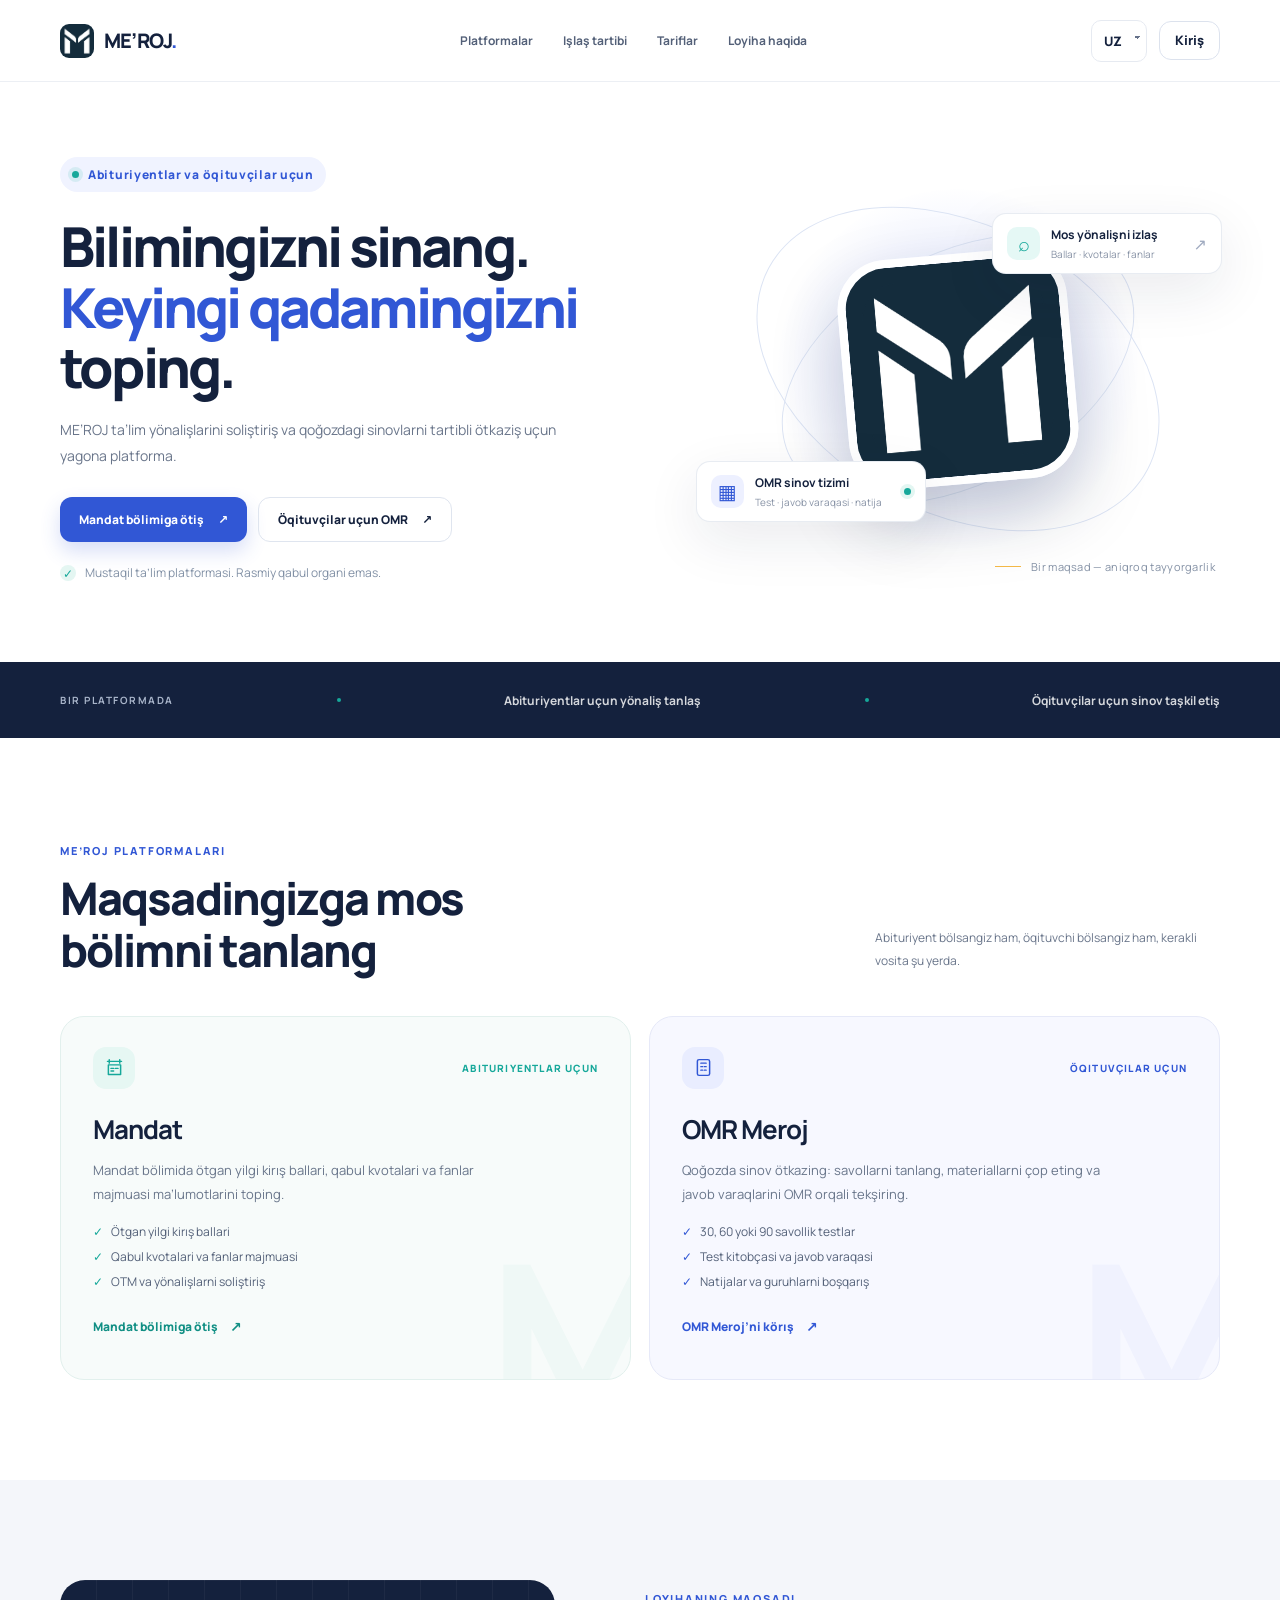
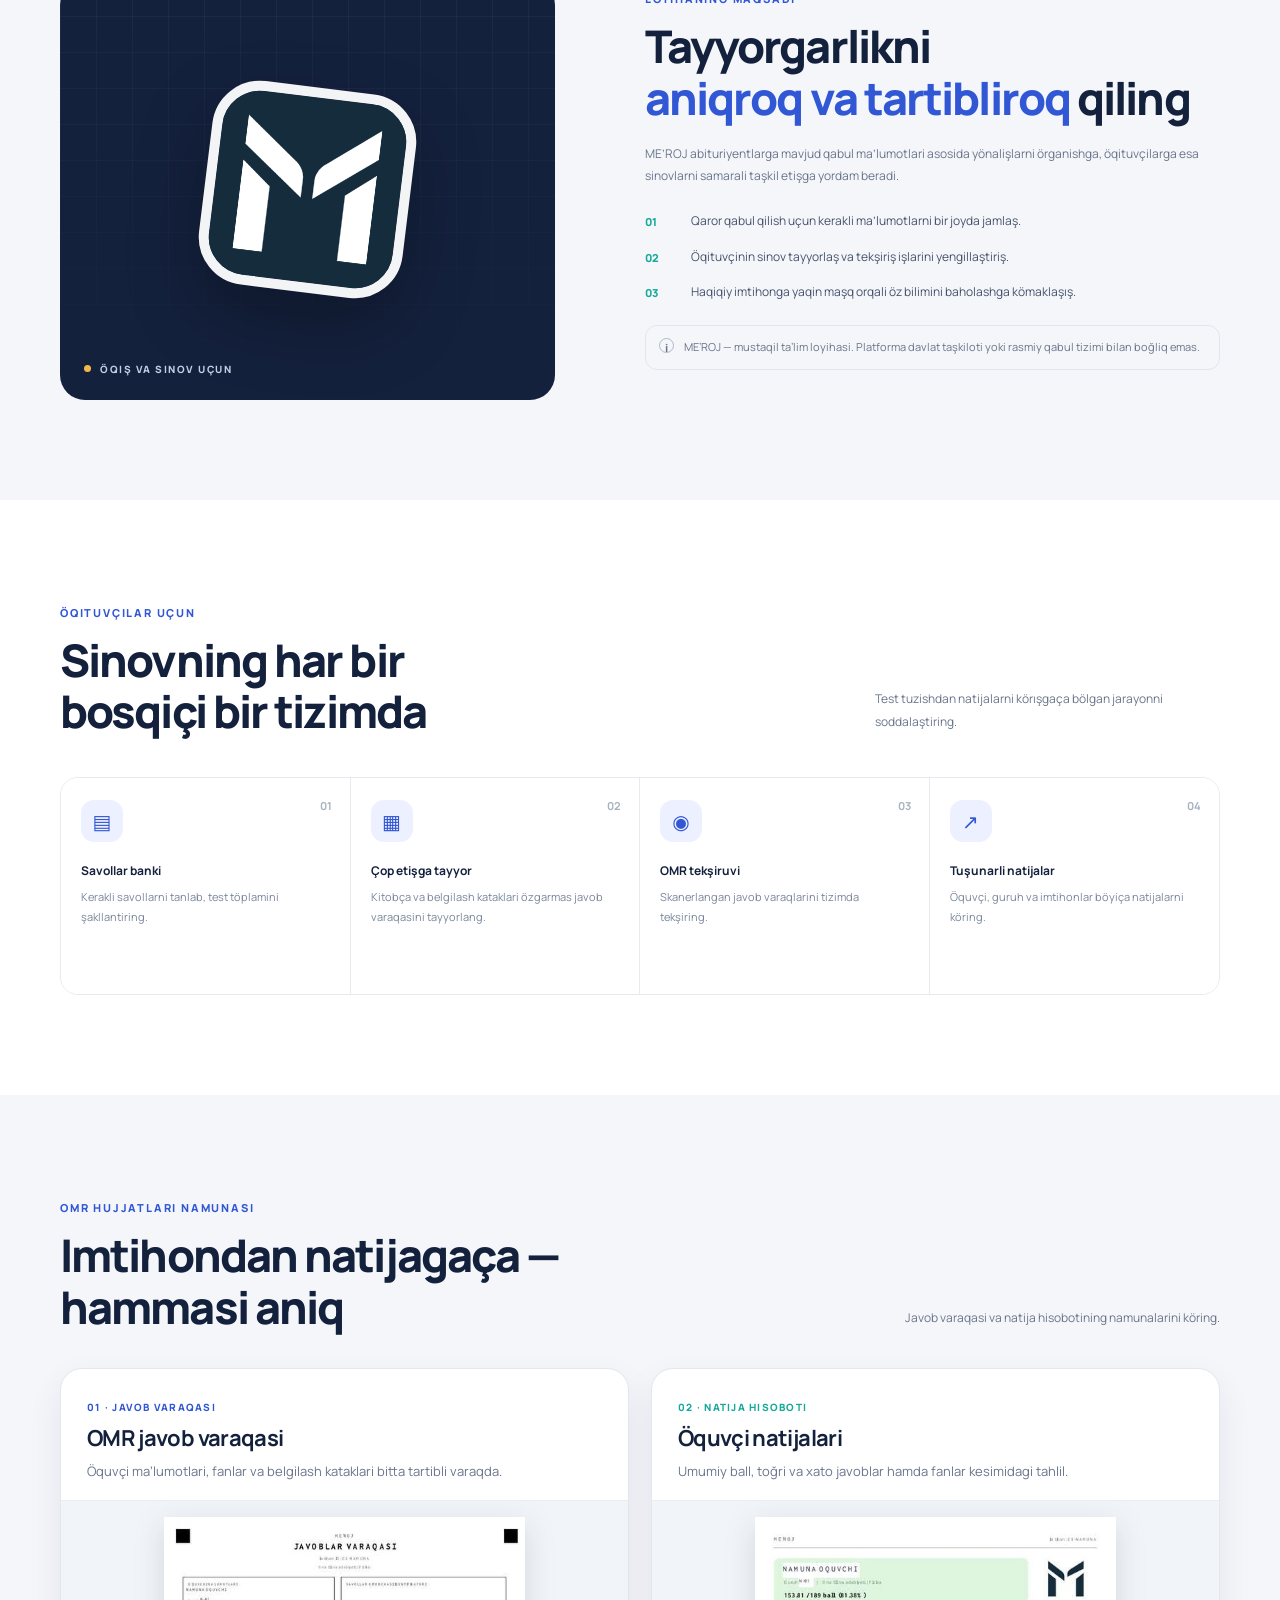
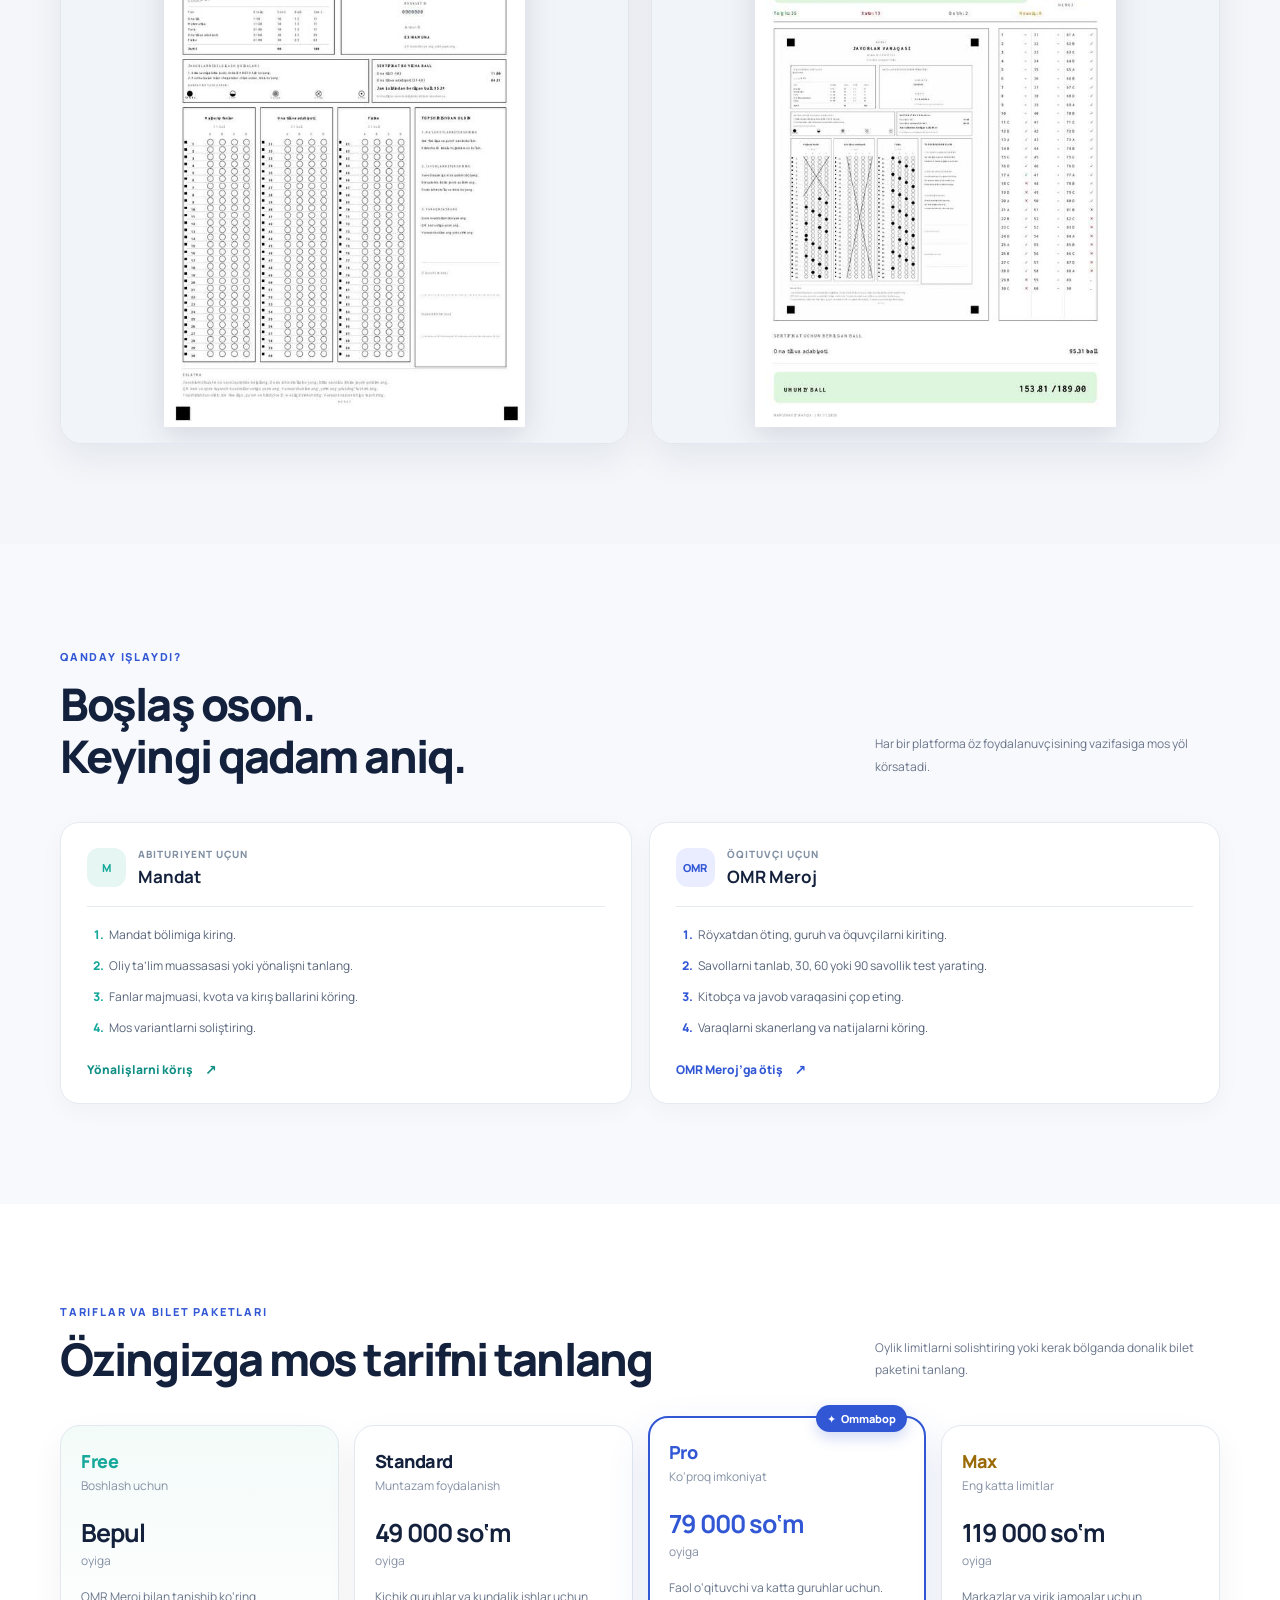
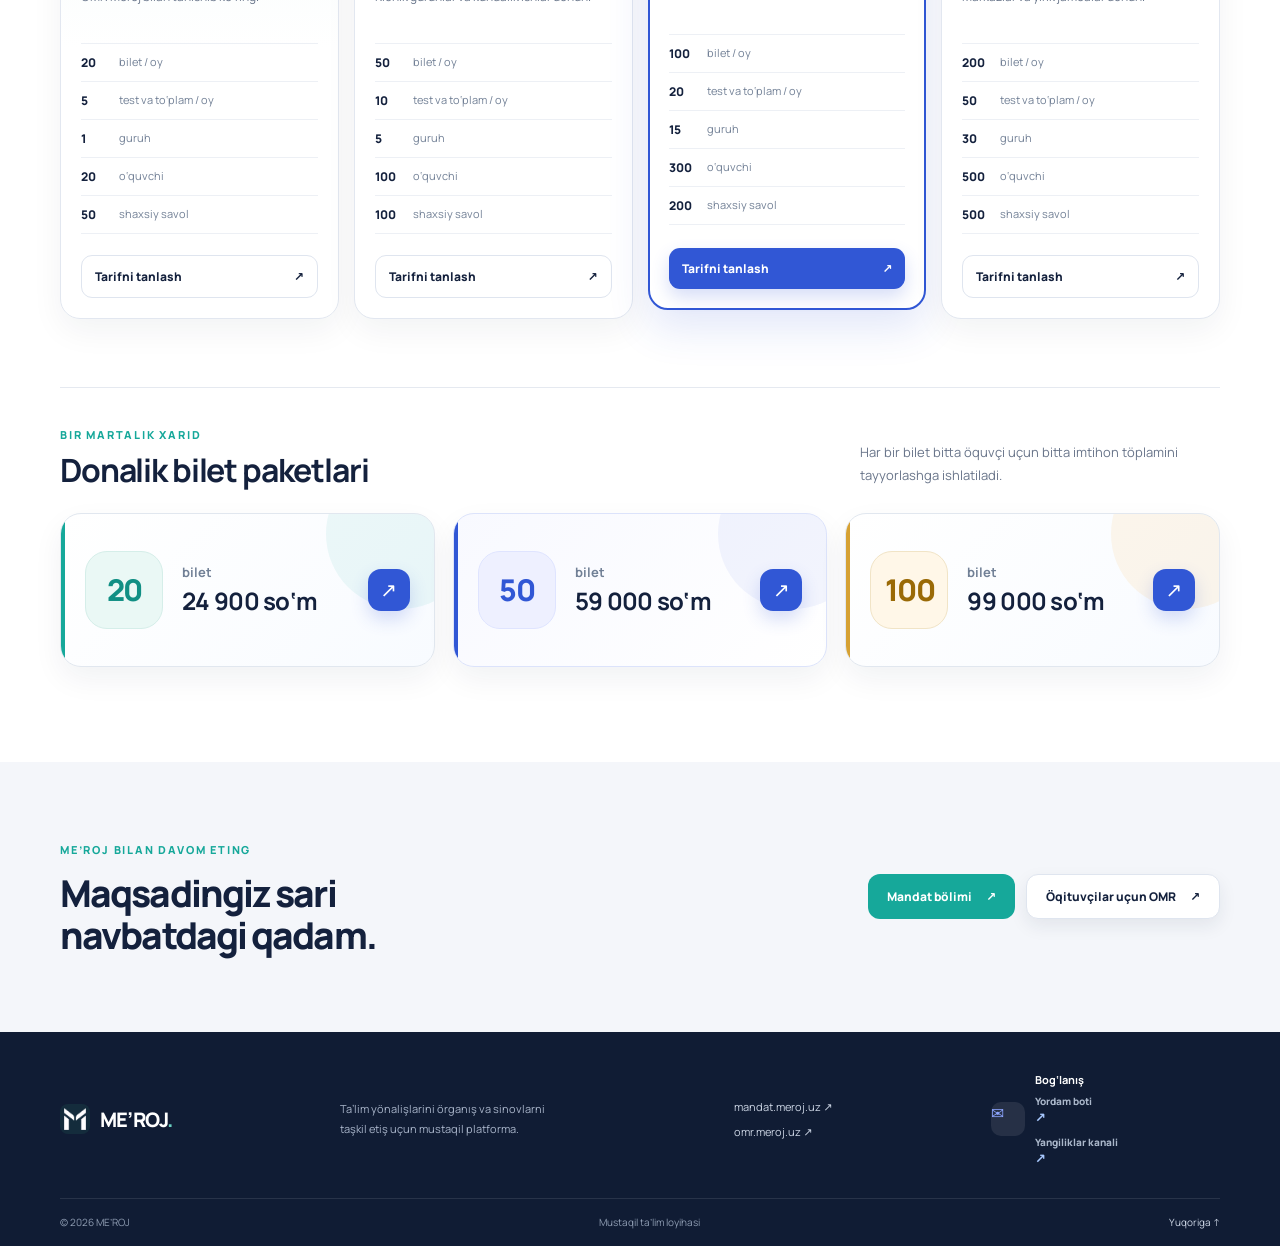
==== commit 3cd6f3b4: "Show support bot and news channel in the contact section" ====
--- a/index.html
+++ b/index.html
@@ -9,9 +9,10 @@
   <meta name="robots" content="index,follow,max-image-preview:large" />
   <meta name="description" content="ME’ROJ — o‘tgan yilgi kirish ballari va qabul kvotalarini ko‘rish, ta’lim yo‘nalishlarini solishtirish hamda OMR testlarini yaratish va natijalarini tekshirish platformasi." />
   <link rel="canonical" href="https://meroj.uz/" />
-  <link rel="icon" type="image/svg+xml" href="/favicon.svg?v=2" sizes="any" />
-  <link rel="alternate icon" type="image/svg+xml" href="/favicon.svg?v=2" />
+  <link rel="icon" type="image/png" href="/favicon.png" sizes="600x600" />
+  <link rel="alternate icon" type="image/png" href="/favicon.png" sizes="600x600" />
   <link rel="manifest" href="/site.webmanifest" />
+  <link rel="apple-touch-icon" href="/favicon.png" />
   <meta property="og:type" content="website" />
   <meta property="og:site_name" content="ME’ROJ" />
   <meta property="og:locale" content="uz_UZ" />
@@ -24,6 +25,7 @@
   <meta name="twitter:title" content="ME’ROJ — ta’lim va OMR sinov platformasi" />
   <meta name="twitter:description" content="ME’ROJ — o‘tgan yilgi kirish ballari va qabul kvotalarini ko‘rish, ta’lim yo‘nalishlarini solishtirish hamda OMR testlarini yaratish va natijalarini tekshirish platformasi." />
   <meta name="twitter:image" content="https://meroj.uz/assets/showcase/result-sheet.jpg" />
+  <meta name="twitter:image:alt" content="ME’ROJ OMR imtihon natijasi namunasi" />
   
   <title>ME’ROJ — kirish ballari, kvotalar va OMR test platformasi</title>
   <link rel="preconnect" href="https://fonts.googleapis.com" />
@@ -53,7 +55,7 @@
         "url": "https://meroj.uz/",
         "logo": {
           "@type": "ImageObject",
-          "url": "https://meroj.uz/favicon.svg"
+          "url": "https://meroj.uz/favicon.png"
         },
         "founder": { "@id": "https://meroj.uz/#author" }
       },
@@ -247,7 +249,10 @@
     <section class="closing-section"><div class="section-shell closing-inner"><div><span class="section-kicker" data-i18n="closing_kicker">ME’ROJ BILAN DAVOM ETING</span><h2 data-i18n="closing_title">Maqsadingiz sari<br />navbatdagi qadam.</h2></div><div class="closing-actions"><a class="button button-teal" href="https://mandat.meroj.uz"><span data-i18n="closing_mandat">Mandat bo‘limi</span><span>↗</span></a><a class="button button-white-outline" href="https://omr.meroj.uz"><span data-i18n="closing_omr">O‘qituvchilar uchun OMR</span><span>↗</span></a></div></div></section>
   </main>
 
-  <footer id="contact" class="site-footer"><div class="section-shell footer-main"><a class="brand footer-brand" href="#top"><img src="./assets/meroj-logo.svg" alt="" /><span>ME’ROJ<span class="brand-dot">.</span></span></a><p data-i18n="footer_desc">Ta’lim yo‘nalishlarini o‘rganish va sinovlarni tashkil etish uchun mustaqil platforma.</p><div class="footer-links"><a href="https://mandat.meroj.uz">mandat.meroj.uz ↗</a><a href="https://omr.meroj.uz">omr.meroj.uz ↗</a></div><div class="contact-placeholder"><span class="contact-icon">✉</span><div><strong data-i18n="contact_title">Bog‘lanish</strong><a class="telegram-link" href="https://t.me/merojuzadmin" target="_blank" rel="noopener noreferrer">@merojuzadmin ↗</a></div></div></div><div class="section-shell footer-bottom"><span>© <span id="year"></span> ME’ROJ</span><span data-i18n="footer_independent">Mustaqil ta’lim loyihasi</span><a href="#top" data-i18n="back_top">Yuqoriga ↑</a></div></footer>
+  <footer id="contact" class="site-footer"><div class="section-shell footer-main"><a class="brand footer-brand" href="#top"><img src="./assets/meroj-logo.svg" alt="" /><span>ME’ROJ<span class="brand-dot">.</span></span></a><p data-i18n="footer_desc">Ta’lim yo‘nalishlarini o‘rganish va sinovlarni tashkil etish uchun mustaqil platforma.</p><div class="footer-links"><a href="https://mandat.meroj.uz">mandat.meroj.uz ↗</a><a href="https://omr.meroj.uz">omr.meroj.uz ↗</a></div><div class="contact-placeholder"><span class="contact-icon">✉</span><div><strong data-i18n="contact_title">Bog‘lanish</strong><div style="display:grid;gap:.55rem;margin-top:.45rem">
+        <a class="telegram-link" href="https://t.me/merojsupportbot" target="_blank" rel="noopener noreferrer"><span data-i18n="contact_support">Yordam boti</span> ↗</a>
+        <a class="telegram-link" href="https://t.me/merojnews" target="_blank" rel="noopener noreferrer"><span data-i18n="contact_news">Yangiliklar kanali</span> ↗</a>
+      </div></div></div></div><div class="section-shell footer-bottom"><span>© <span id="year"></span> ME’ROJ</span><span data-i18n="footer_independent">Mustaqil ta’lim loyihasi</span><a href="#top" data-i18n="back_top">Yuqoriga ↑</a></div></footer>
 
   <script>
     window.va = window.va || function () { (window.vaq = window.vaq || []).push(arguments); };
--- a/assets/app.css
+++ b/assets/app.css
@@ -79,3 +79,124 @@
 /* Closing CTA: make the teacher action visible on the light section */
 .closing-actions .button-white-outline{background:#fff;border:1px solid #dfe5ef;color:var(--navy);box-shadow:0 7px 18px rgba(20,33,61,.08)}
 .closing-actions .button-white-outline:hover{background:#fff;border-color:#cbd5e4;box-shadow:0 10px 22px rgba(20,33,61,.12)}
+
+
+/* Responsive layout for tablets and phones */
+@media(max-width:1050px){
+  .site-header{padding-inline:24px}
+  .main-nav{gap:18px}
+  .about-layout{gap:42px}
+  .tools-grid{grid-template-columns:repeat(2,minmax(0,1fr))}
+  .tool-item:nth-child(2){border-right:0}
+  .tool-item:nth-child(-n+2){border-bottom:1px solid var(--line)}
+  .package-grid{gap:13px}
+  .package-card{padding-inline:18px;gap:13px}
+  .package-count{width:68px;height:68px}
+}
+@media(max-width:760px){
+  html{scroll-padding-top:78px}
+  body{overflow-x:clip}
+  .section-shell,.trust-inner{width:calc(100% - 32px)}
+  .site-header{height:68px;padding:0 16px;gap:10px}
+  .brand{font-size:18px;gap:8px}
+  .brand img{width:30px;height:30px}
+  .menu-toggle{display:grid;place-content:center;gap:5px;flex:none;width:40px;height:40px;margin-left:auto;padding:8px;border:1px solid var(--line);border-radius:11px;background:#fff}
+  .menu-toggle span{display:block;width:17px;height:2px;border-radius:2px;background:var(--navy)}
+  .main-nav{position:absolute;top:calc(100% + 1px);left:0;right:0;display:none;flex-direction:column;align-items:stretch;gap:0;padding:8px 16px 14px;background:#fff;border-bottom:1px solid var(--line);box-shadow:0 14px 24px rgba(20,33,61,.09)}
+  .main-nav.open{display:flex}
+  .main-nav a{padding:13px 4px;border-bottom:1px solid #eef1f5;font-size:14px}
+  .main-nav a:last-child{border-bottom:0}
+  .header-actions{gap:7px;flex:none}
+  .language-wrap select{padding:9px 22px 9px 9px;font-size:12px;background-position:calc(100% - 8px) 13px,calc(100% - 5px) 13px}
+  .header-actions .button-small{padding:10px 11px;font-size:11px;white-space:nowrap}
+  .hero{min-height:0;grid-template-columns:1fr;gap:4px;padding:48px 0 36px;text-align:center}
+  .hero h1{font-size:clamp(34px,8.8vw,46px);line-height:1.12;letter-spacing:-1.7px;margin:21px 0 15px}
+  .eyebrow{font-size:10px;max-width:100%;letter-spacing:.35px}
+  .hero-lead{font-size:14px;line-height:1.75;margin:0 auto 20px}
+  .hero-actions{justify-content:center}
+  .hero-actions .button{padding:13px 15px;font-size:11px;gap:9px}
+  .hero-note{justify-content:center;font-size:10px;line-height:1.5}
+  .hero-visual{height:320px;margin-top:4px}
+  .visual-glow{width:min(300px,78vw);height:min(300px,78vw)}
+  .orbit-one{width:min(330px,90vw);height:205px}
+  .orbit-two{width:min(360px,96vw);height:245px}
+  .visual-logo{width:178px;height:178px;border-radius:38px;border-width:7px}
+  .mini-card{min-width:0;width:min(238px,72vw);padding:10px 11px;gap:8px}
+  .mini-card-top{top:22px;right:0}
+  .mini-card-bottom{bottom:28px;left:0}
+  .mini-card strong{font-size:11px}
+  .mini-card small{font-size:9px}
+  .hero-caption{right:0;bottom:0;font-size:9px}
+  .trust-inner{min-height:0;flex-wrap:wrap;justify-content:center;gap:10px;padding:17px 0;text-align:center}
+  .trust-inner span{font-size:10px;line-height:1.5}
+  .trust-inner span:first-child{width:100%;font-size:9px}
+  .section-pad{padding-top:68px;padding-bottom:68px}
+  .section-heading{display:flex;flex-direction:column;align-items:flex-start;gap:13px;margin-bottom:25px}
+  .section-heading h2,.about-copy h2,.closing-inner h2{font-size:clamp(29px,7.5vw,38px);line-height:1.15;letter-spacing:-1.35px}
+  .section-heading>p{max-width:100%;font-size:13px;line-height:1.75}
+  .platform-grid,.about-layout,.process-grid,.sample-grid{grid-template-columns:1fr}
+  .platform-grid{gap:14px}
+  .platform-card{min-height:0;padding:24px 22px;border-radius:20px}
+  .card-top{gap:10px;margin-bottom:19px}
+  .card-tag{font-size:9px;letter-spacing:.65px;text-align:right}
+  .platform-card h3{font-size:24px}
+  .platform-card>p{font-size:13px;line-height:1.75}
+  .feature-list li{font-size:12px;line-height:1.5}
+  .about-layout{gap:29px}
+  .about-art{height:300px;border-radius:21px}
+  .art-monogram{width:165px;height:165px;border-width:8px;border-radius:38px}
+  .art-label{left:17px;bottom:17px;font-size:9px;letter-spacing:1px}
+  .about-copy>p{font-size:13px;line-height:1.8}
+  .about-points p{font-size:12px}
+  .independent-note{font-size:11px!important}
+  .tools-grid{grid-template-columns:repeat(2,minmax(0,1fr))}
+  .tool-item{min-height:0;padding:19px 15px 20px}
+  .tool-item:nth-child(2){border-right:0}
+  .tool-item:nth-child(-n+2){border-bottom:1px solid var(--line)}
+  .tool-symbol{margin-bottom:14px}
+  .tool-item h3{font-size:12px}
+  .tool-item p{font-size:11px}
+  .process-grid{gap:14px}
+  .process-card{padding:21px 19px;border-radius:17px}
+  .process-card li{font-size:12px}
+  .pricing-section{padding-top:68px;padding-bottom:68px}
+  .closing-inner{min-height:0;flex-direction:column;align-items:flex-start;gap:23px;padding-top:58px;padding-bottom:58px}
+  .closing-inner h2{font-size:34px}
+  .closing-actions{width:100%;gap:9px}
+  .closing-actions .button{flex:1 1 150px;padding:13px 12px;font-size:11px;gap:8px}
+  .footer-main{grid-template-columns:1fr;gap:17px;padding-top:32px;padding-bottom:25px}
+  .footer-main>p{max-width:360px;font-size:12px}
+  .footer-links{gap:9px}
+  .footer-links a{font-size:12px}
+  .contact-placeholder strong{font-size:12px}
+  .footer-bottom{min-height:0;flex-wrap:wrap;justify-content:flex-start;gap:10px 18px;padding-top:14px;padding-bottom:14px;font-size:10px}
+}
+@media(max-width:480px){
+  .section-shell,.trust-inner{width:calc(100% - 28px)}
+  .site-header{padding-inline:12px;gap:7px}
+  .brand{font-size:16px;gap:6px}
+  .brand img{width:27px;height:27px}
+  .menu-toggle{width:36px;height:36px}
+  .header-actions{gap:5px}
+  .language-wrap select{font-size:11px;padding:8px 18px 8px 7px;background-position:calc(100% - 7px) 12px,calc(100% - 4px) 12px}
+  .header-actions .button-small{padding:9px 8px;font-size:10px}
+  .hero{padding-top:38px}
+  .hero h1{font-size:clamp(31px,9vw,40px);letter-spacing:-1.4px}
+  .hero-actions{display:grid;grid-template-columns:1fr;width:100%;max-width:330px;margin-inline:auto}
+  .hero-actions .button{width:100%}
+  .hero-visual{height:285px}
+  .visual-logo{width:150px;height:150px;border-radius:32px}
+  .mini-card{width:min(216px,70vw);padding:9px}
+  .mini-card-top{top:17px}
+  .mini-card-bottom{bottom:22px}
+  .mini-icon{width:28px;height:28px;font-size:17px}
+  .hero-caption{font-size:8px}
+  .platform-card{padding:21px 18px}
+  .card-tag{font-size:8px;letter-spacing:.45px}
+  .tools-grid{grid-template-columns:1fr}
+  .tool-item,.tool-item:nth-child(2){border-right:0;border-bottom:1px solid var(--line)}
+  .tool-item:last-child{border-bottom:0}
+  .sample-image-link img{height:min(118vw,460px)}
+  .closing-actions{display:grid;grid-template-columns:1fr}
+  .closing-actions .button{width:100%}
+}
